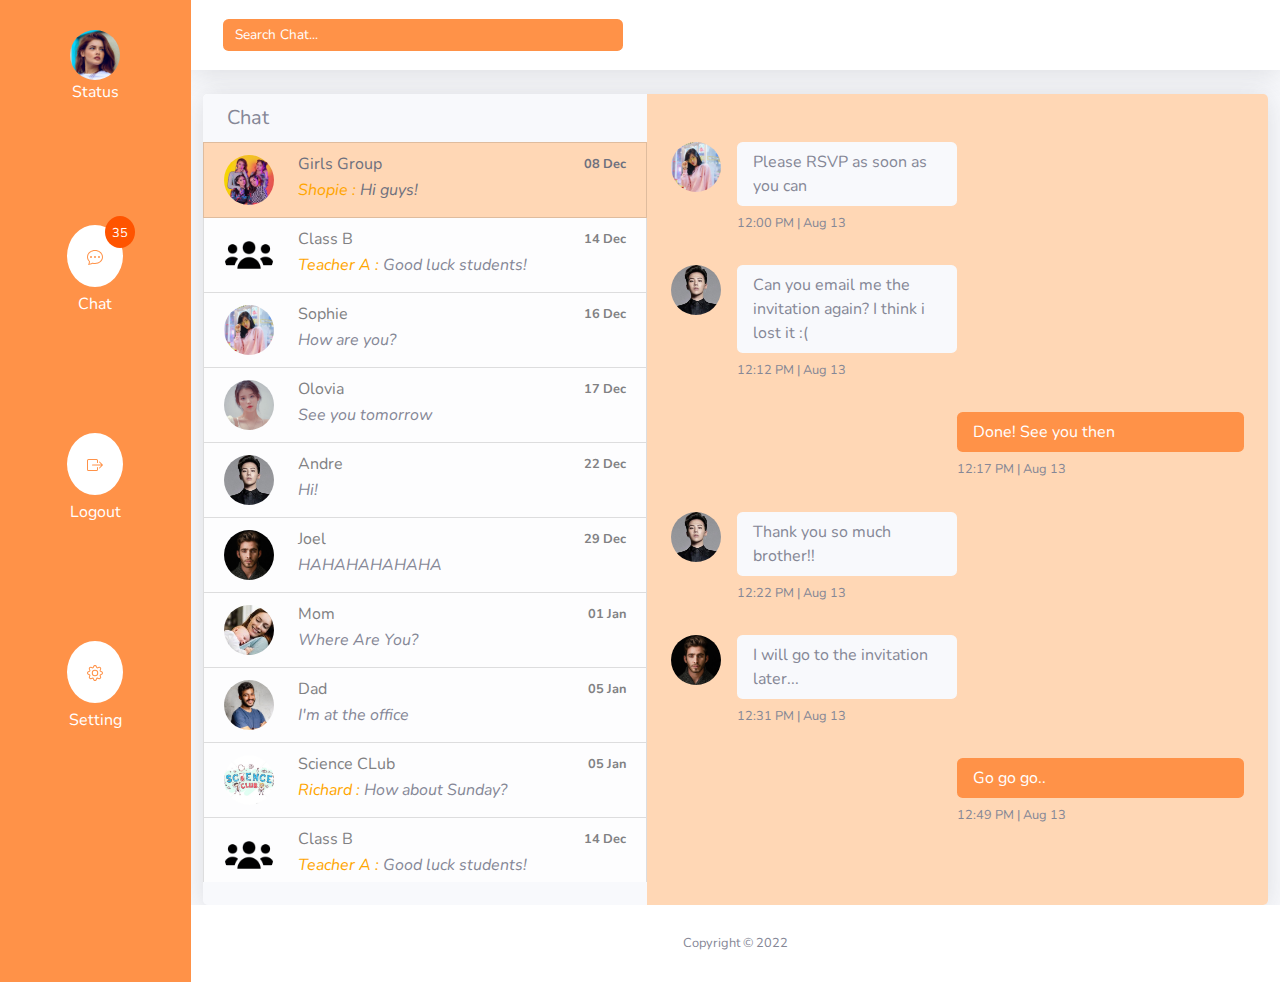
==== UASDESAINWEB/chat.html @ cab4218b "Add files via upload" ====
<!DOCTYPE html>
<html lang="en">

<head>
  <title>Whatsapp</title>
    <meta charset="utf-8">
    <meta http-equiv="X-UA-Compatible" content="IE=edge">
    <meta name="viewport" content="width=device-width, initial-scale=1, shrink-to-fit=no">
    <meta name="description" content="">
    <meta name="author" content="">

    <!-- Custom fonts for this template-->
    <link href="vendor/fontawesome-free/css/all.min.css" rel="stylesheet" type="text/css">
    <link
        href="https://fonts.googleapis.com/css?family=Nunito:200,200i,300,300i,400,400i,600,600i,700,700i,800,800i,900,900i"
        rel="stylesheet">

    <!-- Custom styles for this template-->
    <link href="css/sb-admin-2.min.css" rel="stylesheet">
    <style>
        ::placeholder {
            color: white !important;
        }
    </style>
</head>

<body id="page-top">

    <!-- Page Wrapper -->
    <div id="wrapper">

        <!-- Sidebar -->
        <ul class="navbar-nav sidebar" style="background-color: #FF9248;">

            

            <div style="margin-bottom: 100px;">
      <center>
        <img src="images/profile rachel.jpeg" width="50" style="border-radius: 50%;margin-top: 30px;" alt="">
        <p style="color:white;">Status</p>
      </center>
    </div>

    <div style="margin-bottom: 120px;"onclick="location.href='landingpage.html'"</div>
      <span style="color: white;background-color: #FF5400;padding: 5px 7px;border-radius: 50%;position: relative;left: 105px;"><small>35</small></span>
      <center>
        <span style="background-color: white;border-radius: 50%;padding: 20px;">
          <svg xmlns="http://www.w3.org/2000/svg" width="16" height="16" fill="#FF9248" class="bi bi-chat-dots" viewBox="0 0 16 16">
            <path d="M5 8a1 1 0 1 1-2 0 1 1 0 0 1 2 0zm4 0a1 1 0 1 1-2 0 1 1 0 0 1 2 0zm3 1a1 1 0 1 0 0-2 1 1 0 0 0 0 2z"/>
            <path d="m2.165 15.803.02-.004c1.83-.363 2.948-.842 3.468-1.105A9.06 9.06 0 0 0 8 15c4.418 0 8-3.134 8-7s-3.582-7-8-7-8 3.134-8 7c0 1.76.743 3.37 1.97 4.6a10.437 10.437 0 0 1-.524 2.318l-.003.011a10.722 10.722 0 0 1-.244.637c-.079.186.074.394.273.362a21.673 21.673 0 0 0 .693-.125zm.8-3.108a1 1 0 0 0-.287-.801C1.618 10.83 1 9.468 1 8c0-3.192 3.004-6 7-6s7 2.808 7 6c0 3.193-3.004 6-7 6a8.06 8.06 0 0 1-2.088-.272 1 1 0 0 0-.711.074c-.387.196-1.24.57-2.634.893a10.97 10.97 0 0 0 .398-2z"/>
          </svg>
        </span>
        <br>
        <br>
        <p style="color:white;">Chat</p>
      </center>
    </div>

    <div style="margin-bottom: 120px;">
      <center>
        <span style="background-color: white;border-radius: 50%;padding: 20px;">
          <svg xmlns="http://www.w3.org/2000/svg" width="16" height="16" fill="#FF9248" class="bi bi-box-arrow-right" viewBox="0 0 16 16">
            <path fill-rule="evenodd" d="M10 12.5a.5.5 0 0 1-.5.5h-8a.5.5 0 0 1-.5-.5v-9a.5.5 0 0 1 .5-.5h8a.5.5 0 0 1 .5.5v2a.5.5 0 0 0 1 0v-2A1.5 1.5 0 0 0 9.5 2h-8A1.5 1.5 0 0 0 0 3.5v9A1.5 1.5 0 0 0 1.5 14h8a1.5 1.5 0 0 0 1.5-1.5v-2a.5.5 0 0 0-1 0v2z"/>
            <path fill-rule="evenodd" d="M15.854 8.354a.5.5 0 0 0 0-.708l-3-3a.5.5 0 0 0-.708.708L14.293 7.5H5.5a.5.5 0 0 0 0 1h8.793l-2.147 2.146a.5.5 0 0 0 .708.708l3-3z"/>
          </svg>
        </span>
        <br><br>
        <p style="color:white;">Logout</p>
      </center>
    </div>

    <div style="margin-bottom: 120px;" onclick="location.href='Setting.html'"</div>
      <center>
        <span style="background-color: white;border-radius: 50%;padding: 20px;">
          <svg xmlns="http://www.w3.org/2000/svg" width="16" height="16" fill="#FF9248" class="bi bi-gear" viewBox="0 0 16 16">
          <path d="M8 4.754a3.246 3.246 0 1 0 0 6.492 3.246 3.246 0 0 0 0-6.492zM5.754 8a2.246 2.246 0 1 1 4.492 0 2.246 2.246 0 0 1-4.492 0z"/>
          <path d="M9.796 1.343c-.527-1.79-3.065-1.79-3.592 0l-.094.319a.873.873 0 0 1-1.255.52l-.292-.16c-1.64-.892-3.433.902-2.54 2.541l.159.292a.873.873 0 0 1-.52 1.255l-.319.094c-1.79.527-1.79 3.065 0 3.592l.319.094a.873.873 0 0 1 .52 1.255l-.16.292c-.892 1.64.901 3.434 2.541 2.54l.292-.159a.873.873 0 0 1 1.255.52l.094.319c.527 1.79 3.065 1.79 3.592 0l.094-.319a.873.873 0 0 1 1.255-.52l.292.16c1.64.893 3.434-.902 2.54-2.541l-.159-.292a.873.873 0 0 1 .52-1.255l.319-.094c1.79-.527 1.79-3.065 0-3.592l-.319-.094a.873.873 0 0 1-.52-1.255l.16-.292c.893-1.64-.902-3.433-2.541-2.54l-.292.159a.873.873 0 0 1-1.255-.52l-.094-.319zm-2.633.283c.246-.835 1.428-.835 1.674 0l.094.319a1.873 1.873 0 0 0 2.693 1.115l.291-.16c.764-.415 1.6.42 1.184 1.185l-.159.292a1.873 1.873 0 0 0 1.116 2.692l.318.094c.835.246.835 1.428 0 1.674l-.319.094a1.873 1.873 0 0 0-1.115 2.693l.16.291c.415.764-.42 1.6-1.185 1.184l-.291-.159a1.873 1.873 0 0 0-2.693 1.116l-.094.318c-.246.835-1.428.835-1.674 0l-.094-.319a1.873 1.873 0 0 0-2.692-1.115l-.292.16c-.764.415-1.6-.42-1.184-1.185l.159-.291A1.873 1.873 0 0 0 1.945 8.93l-.319-.094c-.835-.246-.835-1.428 0-1.674l.319-.094A1.873 1.873 0 0 0 3.06 4.377l-.16-.292c-.415-.764.42-1.6 1.185-1.184l.292.159a1.873 1.873 0 0 0 2.692-1.115l.094-.319z"/>
          </svg>
        </span>
        <br><br>
        <p style="color:white;">Setting</p>
      </center>
    </div>
            
        </ul>
        <!-- End of Sidebar -->

        <!-- Content Wrapper -->
        <div id="content-wrapper" class="d-flex flex-column">

            <!-- Main Content -->
            <div id="content">

                <!-- Topbar -->
                <nav class="navbar navbar-expand navbar-light bg-white topbar mb-4 static-top shadow">

                    <!-- Sidebar Toggle (Topbar) -->
                    <button id="sidebarToggleTop" class="btn btn-link d-md-none rounded-circle mr-3">
                        <i class="fa fa-bars"></i>
                    </button>

                    <!-- Topbar Search -->
                    <form
                        class="d-none d-sm-inline-block form-inline mr-auto ml-md-3 my-2 my-md-0 mw-100 navbar-search">
                        <div class="input-group">
                            <input type="text" class="form-control border-0 small" placeholder="Search Chat..."
                                aria-label="Search Chat.." aria-describedby="basic-addon2" style="background-color: #FF9248">
                            <div class="input-group-append">
                                <button class="btn" style="background-color: #FF9248" type="button">
                                    <i class="text-white fas fa-search fa-sm"></i>
                                </button>
                            </div>
                        </div>
                    </form>

                    <!-- Topbar Navbar -->
                    <ul class="navbar-nav ml-auto">

                        <!-- Nav Item - Search Dropdown (Visible Only XS) -->
                        <li class="nav-item dropdown no-arrow d-sm-none">
                            <a class="nav-link dropdown-toggle" href="#" id="searchDropdown" role="button"
                                data-toggle="dropdown" aria-haspopup="true" aria-expanded="false">
                                <i class="fas fa-search fa-fw"></i>
                            </a>
                            <!-- Dropdown - Messages -->
                            <div class="dropdown-menu dropdown-menu-right p-3 shadow animated--grow-in"
                                aria-labelledby="searchDropdown">
                                <form class="form-inline mr-auto w-100 navbar-search">
                                    <div class="input-group">
                                        <input type="text" class="form-control bg-light border-0 small"
                                            placeholder="Search for..." aria-label="Search"
                                            aria-describedby="basic-addon2">
                                        <div class="input-group-append">
                                            <button class="btn btn-primary" type="button">
                                                <i class="fas fa-search fa-sm"></i>
                                            </button>
                                        </div>
                                    </div>
                                </form>
                            </div>
                        </li>


                    </ul>

                </nav>
                <!-- End of Topbar -->

             

                        <div class="container">

  <div class="row rounded-lg overflow-hidden shadow">
    <!-- Users box-->
    <div class="col-5 px-0">
      <div class="bg-white">

        <div class="bg-gray px-4 py-2 bg-light">
          <p class="h5 mb-0 py-1">Chat</p>
        </div>

        <div class="messages-box">
          <div class="list-group rounded-0" style="max-height: 740px;overflow: scroll;">
            <a class="list-group-item list-group-item-action text-black rounded-0 " style="background-color: #FFD7B5">
              <div class="media"><img src="images/girls.jpg" alt="user" width="50" class="rounded-circle">
                <div class="media-body ml-4">
                  <div class="d-flex align-items-center justify-content-between mb-1">
                    <h6 class="mb-0">Girls Group</h6><small class="small font-weight-bold">08 Dec</small>
                  </div>
                  <p class="font-italic mb-0 text-small"><span class="fw-bold" style="color: orange;">Shopie :</span> Hi guys!</p>
                </div>
              </div>
            </a>

            <a href="#" class="list-group-item list-group-item-action list-group-item-light rounded-0">
              <div class="media"><img src="images/class b.png" alt="user" width="50" class="rounded-circle">
                <div class="media-body ml-4">
                  <div class="d-flex align-items-center justify-content-between mb-1">
                    <h6 class="mb-0">Class B</h6><small class="small font-weight-bold">14 Dec</small>
                  </div>
                  <p class="font-italic text-muted mb-0 text-small">
                    <span class="fw-bold" style="color: orange;">Teacher A :</span> Good luck students!
                  </p>
                </div>
              </div>
            </a>

            <a href="#" class="list-group-item list-group-item-action list-group-item-light rounded-0">
              <div class="media"><img src="images/sophie.jpeg" alt="user" width="50" class="rounded-circle">
                <div class="media-body ml-4">
                  <div class="d-flex align-items-center justify-content-between mb-1">
                    <h6 class="mb-0">Sophie</h6><small class="small font-weight-bold">16 Dec</small>
                  </div>
                  <p class="font-italic text-muted mb-0 text-small">
                    How are you?
                  </p>
                </div>
              </div>
            </a>

            <a href="#" class="list-group-item list-group-item-action list-group-item-light rounded-0">
              <div class="media"><img src="images/olivia.jpeg" alt="user" width="50" class="rounded-circle">
                <div class="media-body ml-4">
                  <div class="d-flex align-items-center justify-content-between mb-1">
                    <h6 class="mb-0">Olovia</h6><small class="small font-weight-bold">17 Dec</small>
                  </div>
                  <p class="font-italic text-muted mb-0 text-small">
                    See you tomorrow
                  </p>
                </div>
              </div>
            </a>

            <a href="#" class="list-group-item list-group-item-action list-group-item-light rounded-0">
              <div class="media"><img src="images/andre.jpeg" alt="user" width="50" class="rounded-circle">
                <div class="media-body ml-4">
                  <div class="d-flex align-items-center justify-content-between mb-1">
                    <h6 class="mb-0">Andre</h6><small class="small font-weight-bold">22 Dec</small>
                  </div>
                  <p class="font-italic text-muted mb-0 text-small">
                    Hi!
                  </p>
                </div>
              </div>
            </a>

            <a href="#" class="list-group-item list-group-item-action list-group-item-light rounded-0">
              <div class="media"><img src="images/joel.jpeg" alt="user" width="50" class="rounded-circle">
                <div class="media-body ml-4">
                  <div class="d-flex align-items-center justify-content-between mb-1">
                    <h6 class="mb-0">Joel</h6><small class="small font-weight-bold">29 Dec</small>
                  </div>
                  <p class="font-italic text-muted mb-0 text-small">
                    HAHAHAHAHAHA
                  </p>
                </div>
              </div>
            </a>

            <a href="#" class="list-group-item list-group-item-action list-group-item-light rounded-0">
              <div class="media"><img src="images/mom.jpeg" alt="user" width="50" class="rounded-circle">
                <div class="media-body ml-4">
                  <div class="d-flex align-items-center justify-content-between mb-1">
                    <h6 class="mb-0">Mom</h6><small class="small font-weight-bold">01 Jan</small>
                  </div>
                  <p class="font-italic text-muted mb-0 text-small">
                    Where Are You?
                  </p>
                </div>
              </div>
            </a>

            <a href="#" class="list-group-item list-group-item-action list-group-item-light rounded-0">
              <div class="media"><img src="images/dad.jpeg" alt="user" width="50" class="rounded-circle">
                <div class="media-body ml-4">
                  <div class="d-flex align-items-center justify-content-between mb-1">
                    <h6 class="mb-0">Dad</h6><small class="small font-weight-bold">05 Jan</small>
                  </div>
                  <p class="font-italic text-muted mb-0 text-small">
                    I'm at the office
                  </p>
                </div>
              </div>
            </a>

            <a href="#" class="list-group-item list-group-item-action list-group-item-light rounded-0">
              <div class="media"><img src="images/science club.jpeg" alt="user" width="50" class="rounded-circle">
                <div class="media-body ml-4">
                  <div class="d-flex align-items-center justify-content-between mb-1">
                    <h6 class="mb-0">Science CLub</h6><small class="small font-weight-bold">05 Jan</small>
                  </div>
                  <p class="font-italic text-muted mb-0 text-small">
                    <span class="fw-bold" style="color: orange;">Richard :</span> How about Sunday?
                  </p>
                </div>
              </div>
            </a>

            <a href="#" class="list-group-item list-group-item-action list-group-item-light rounded-0">
              <div class="media"><img src="images/class b.png" alt="user" width="50" class="rounded-circle">
                <div class="media-body ml-4">
                  <div class="d-flex align-items-center justify-content-between mb-1">
                    <h6 class="mb-0">Class B</h6><small class="small font-weight-bold">14 Dec</small>
                  </div>
                  <p class="font-italic text-muted mb-0 text-small">
                    <span class="fw-bold" style="color: orange;">Teacher A :</span> Good luck students!
                  </p>
                </div>
              </div>
            </a>

          </div>
        </div>
      </div>
    </div>
    <!-- Chat Box-->
    <div class="col-7 px-0">
      <div class="px-4 py-5 chat-box" style="background-color: #FFD7B5">
        <!-- Sender Message-->
        <div class="media w-50 mb-3"><img src="images/sophie.jpeg" alt="user" width="50" class="rounded-circle">
          <div class="media-body ml-3">
            <div class="bg-light rounded py-2 px-3 mb-2">
              <p class="text-small mb-0 text-muted">
                Please RSVP as soon as you can
              </p>
            </div>
            <p class="small text-muted">12:00 PM | Aug 13</p>
          </div>
        </div>

        
        <!-- Sender Message-->
        <div class="media w-50 mb-3"><img src="images/andre.jpeg" alt="user" width="50" class="rounded-circle">
          <div class="media-body ml-3">
            <div class="bg-light rounded py-2 px-3 mb-2">
              <p class="text-small mb-0 text-muted">Can you email me the invitation again? I think i lost it :(</p>
            </div>
            <p class="small text-muted">12:12 PM | Aug 13</p>
          </div>
        </div>

        <!-- Reciever Message-->
        <div class="media w-50 ml-auto mb-3">
          <div class="media-body">
            <div style="background-color: #FF9248;" class="rounded py-2 px-3 mb-2">
              <p class="text-small mb-0 text-white">Done! See you then</p>
            </div>
            <p class="small text-muted">12:17 PM | Aug 13</p>
          </div>
        </div>


        <!-- Sender Message-->
        <div class="media w-50 mb-3"><img src="images/andre.jpeg" alt="user" width="50" class="rounded-circle">
          <div class="media-body ml-3">
            <div class="bg-light rounded py-2 px-3 mb-2">
              <p class="text-small mb-0 text-muted">Thank you so much brother!!</p>
            </div>
            <p class="small text-muted">12:22 PM | Aug 13</p>
          </div>
        </div>

        <!-- Sender Message-->
        <div class="media w-50 mb-3"><img src="images/joel.jpeg" alt="user" width="50" class="rounded-circle">
          <div class="media-body ml-3">
            <div class="bg-light rounded py-2 px-3 mb-2">
              <p class="text-small mb-0 text-muted">I will go to the invitation later...</p>
            </div>
            <p class="small text-muted">12:31 PM | Aug 13</p>
          </div>
        </div>

        <!-- Reciever Message-->
        <div class="media w-50 ml-auto mb-3">
          <div class="media-body">
            <div style="background-color: #FF9248;" class="rounded py-2 px-3 mb-2">
              <p class="text-small mb-0 text-white">Go go go..</p>
            </div>
            <p class="small text-muted">12:49 PM | Aug 13</p>
          </div>
        </div>

      </div>

    </div>
  </div>
</div>
                        


            </div>
            <!-- End of Main Content -->

            <!-- Footer -->
            <footer class="sticky-footer bg-white">
                <div class="container my-auto">
                    <div class="copyright text-center my-auto">
                        <span>Copyright &copy; 2022</span>
                    </div>
                </div>
            </footer>
            <!-- End of Footer -->

        </div>
        <!-- End of Content Wrapper -->

    </div>
    <!-- End of Page Wrapper -->

    <!-- Scroll to Top Button-->
    <a class="scroll-to-top rounded" href="#page-top">
        <i class="fas fa-angle-up"></i>
    </a>

    

    <!-- Bootstrap core JavaScript-->
    <script src="vendor/jquery/jquery.min.js"></script>
    <script src="vendor/bootstrap/js/bootstrap.bundle.min.js"></script>

    <!-- Core plugin JavaScript-->
    <script src="vendor/jquery-easing/jquery.easing.min.js"></script>

    <!-- Custom scripts for all pages-->
    <script src="js/sb-admin-2.min.js"></script>

    <!-- Page level plugins -->
    <script src="vendor/chart.js/Chart.min.js"></script>

    <!-- Page level custom scripts -->
    <script src="js/demo/chart-area-demo.js"></script>
    <script src="js/demo/chart-pie-demo.js"></script>

</body>

</html>
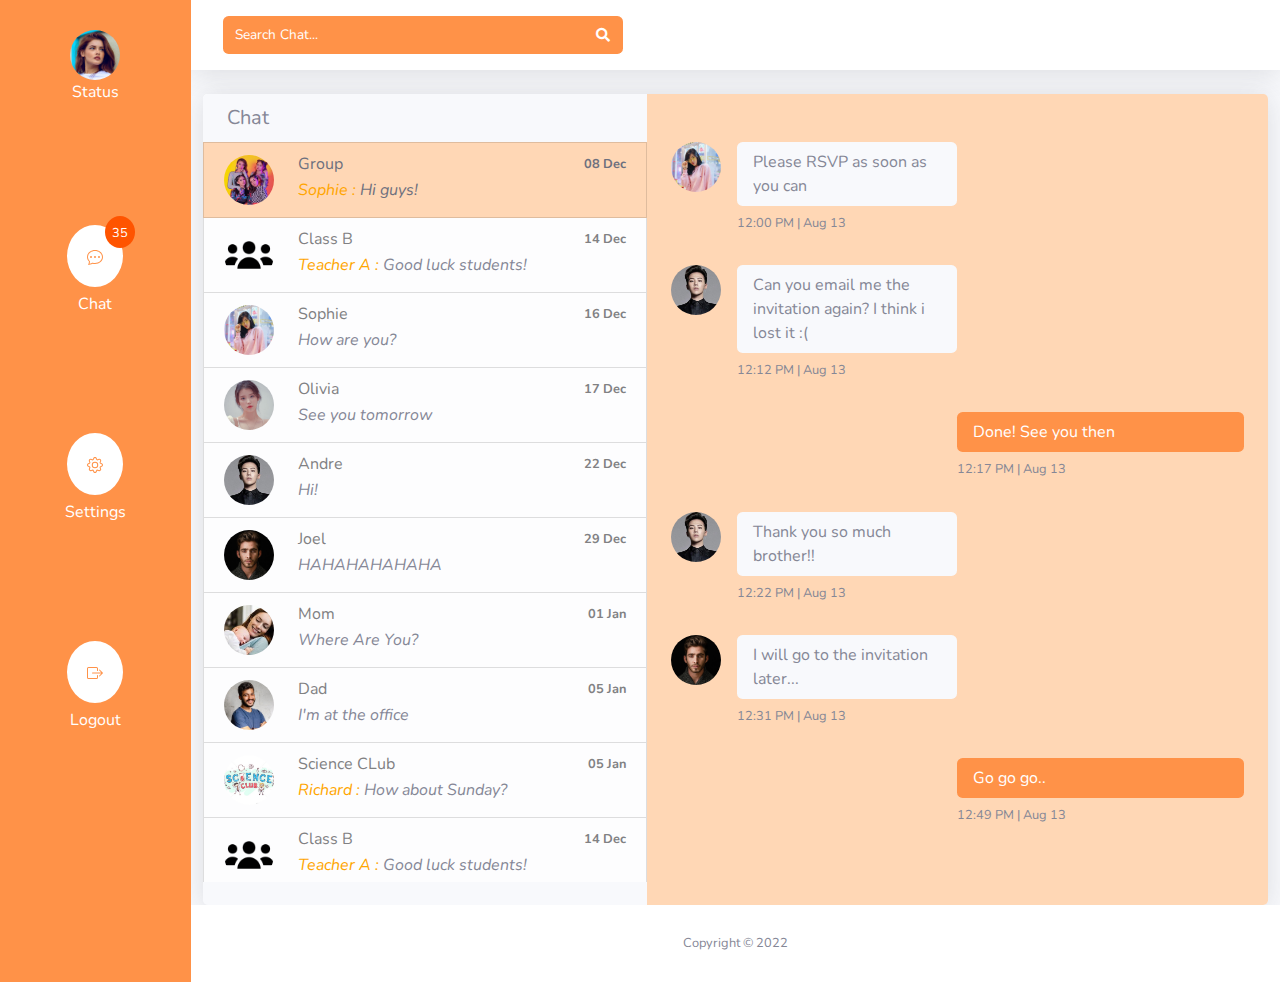
==== commit 2c6d3803: "Add files via upload" ====
--- a/UASDESAINWEB/chat.html
+++ b/UASDESAINWEB/chat.html
@@ -56,6 +56,19 @@
       </center>
     </div>
 
+    <div style="margin-bottom: 120px;" onclick="location.href='setting.html'"</div>
+      <center>
+        <span style="background-color: white;border-radius: 50%;padding: 20px;">
+          <svg xmlns="http://www.w3.org/2000/svg" width="16" height="16" fill="#FF9248" class="bi bi-gear" viewBox="0 0 16 16">
+          <path d="M8 4.754a3.246 3.246 0 1 0 0 6.492 3.246 3.246 0 0 0 0-6.492zM5.754 8a2.246 2.246 0 1 1 4.492 0 2.246 2.246 0 0 1-4.492 0z"/>
+          <path d="M9.796 1.343c-.527-1.79-3.065-1.79-3.592 0l-.094.319a.873.873 0 0 1-1.255.52l-.292-.16c-1.64-.892-3.433.902-2.54 2.541l.159.292a.873.873 0 0 1-.52 1.255l-.319.094c-1.79.527-1.79 3.065 0 3.592l.319.094a.873.873 0 0 1 .52 1.255l-.16.292c-.892 1.64.901 3.434 2.541 2.54l.292-.159a.873.873 0 0 1 1.255.52l.094.319c.527 1.79 3.065 1.79 3.592 0l.094-.319a.873.873 0 0 1 1.255-.52l.292.16c1.64.893 3.434-.902 2.54-2.541l-.159-.292a.873.873 0 0 1 .52-1.255l.319-.094c1.79-.527 1.79-3.065 0-3.592l-.319-.094a.873.873 0 0 1-.52-1.255l.16-.292c.893-1.64-.902-3.433-2.541-2.54l-.292.159a.873.873 0 0 1-1.255-.52l-.094-.319zm-2.633.283c.246-.835 1.428-.835 1.674 0l.094.319a1.873 1.873 0 0 0 2.693 1.115l.291-.16c.764-.415 1.6.42 1.184 1.185l-.159.292a1.873 1.873 0 0 0 1.116 2.692l.318.094c.835.246.835 1.428 0 1.674l-.319.094a1.873 1.873 0 0 0-1.115 2.693l.16.291c.415.764-.42 1.6-1.185 1.184l-.291-.159a1.873 1.873 0 0 0-2.693 1.116l-.094.318c-.246.835-1.428.835-1.674 0l-.094-.319a1.873 1.873 0 0 0-2.692-1.115l-.292.16c-.764.415-1.6-.42-1.184-1.185l.159-.291A1.873 1.873 0 0 0 1.945 8.93l-.319-.094c-.835-.246-.835-1.428 0-1.674l.319-.094A1.873 1.873 0 0 0 3.06 4.377l-.16-.292c-.415-.764.42-1.6 1.185-1.184l.292.159a1.873 1.873 0 0 0 2.692-1.115l.094-.319z"/>
+          </svg>
+        </span>
+        <br><br>
+        <p style="color:white;">Settings</p>
+      </center>
+    </div>
+
     <div style="margin-bottom: 120px;">
       <center>
         <span style="background-color: white;border-radius: 50%;padding: 20px;">
@@ -69,18 +82,7 @@
       </center>
     </div>
 
-    <div style="margin-bottom: 120px;" onclick="location.href='Setting.html'"</div>
-      <center>
-        <span style="background-color: white;border-radius: 50%;padding: 20px;">
-          <svg xmlns="http://www.w3.org/2000/svg" width="16" height="16" fill="#FF9248" class="bi bi-gear" viewBox="0 0 16 16">
-          <path d="M8 4.754a3.246 3.246 0 1 0 0 6.492 3.246 3.246 0 0 0 0-6.492zM5.754 8a2.246 2.246 0 1 1 4.492 0 2.246 2.246 0 0 1-4.492 0z"/>
-          <path d="M9.796 1.343c-.527-1.79-3.065-1.79-3.592 0l-.094.319a.873.873 0 0 1-1.255.52l-.292-.16c-1.64-.892-3.433.902-2.54 2.541l.159.292a.873.873 0 0 1-.52 1.255l-.319.094c-1.79.527-1.79 3.065 0 3.592l.319.094a.873.873 0 0 1 .52 1.255l-.16.292c-.892 1.64.901 3.434 2.541 2.54l.292-.159a.873.873 0 0 1 1.255.52l.094.319c.527 1.79 3.065 1.79 3.592 0l.094-.319a.873.873 0 0 1 1.255-.52l.292.16c1.64.893 3.434-.902 2.54-2.541l-.159-.292a.873.873 0 0 1 .52-1.255l.319-.094c1.79-.527 1.79-3.065 0-3.592l-.319-.094a.873.873 0 0 1-.52-1.255l.16-.292c.893-1.64-.902-3.433-2.541-2.54l-.292.159a.873.873 0 0 1-1.255-.52l-.094-.319zm-2.633.283c.246-.835 1.428-.835 1.674 0l.094.319a1.873 1.873 0 0 0 2.693 1.115l.291-.16c.764-.415 1.6.42 1.184 1.185l-.159.292a1.873 1.873 0 0 0 1.116 2.692l.318.094c.835.246.835 1.428 0 1.674l-.319.094a1.873 1.873 0 0 0-1.115 2.693l.16.291c.415.764-.42 1.6-1.185 1.184l-.291-.159a1.873 1.873 0 0 0-2.693 1.116l-.094.318c-.246.835-1.428.835-1.674 0l-.094-.319a1.873 1.873 0 0 0-2.692-1.115l-.292.16c-.764.415-1.6-.42-1.184-1.185l.159-.291A1.873 1.873 0 0 0 1.945 8.93l-.319-.094c-.835-.246-.835-1.428 0-1.674l.319-.094A1.873 1.873 0 0 0 3.06 4.377l-.16-.292c-.415-.764.42-1.6 1.185-1.184l.292.159a1.873 1.873 0 0 0 2.692-1.115l.094-.319z"/>
-          </svg>
-        </span>
-        <br><br>
-        <p style="color:white;">Setting</p>
-      </center>
-    </div>
+   
             
         </ul>
         <!-- End of Sidebar -->
@@ -165,9 +167,9 @@
               <div class="media"><img src="images/girls.jpg" alt="user" width="50" class="rounded-circle">
                 <div class="media-body ml-4">
                   <div class="d-flex align-items-center justify-content-between mb-1">
-                    <h6 class="mb-0">Girls Group</h6><small class="small font-weight-bold">08 Dec</small>
-                  </div>
-                  <p class="font-italic mb-0 text-small"><span class="fw-bold" style="color: orange;">Shopie :</span> Hi guys!</p>
+                    <h6 class="mb-0">Group</h6><small class="small font-weight-bold">08 Dec</small>
+                  </div>
+                  <p class="font-italic mb-0 text-small"><span class="fw-bold" style="color: orange;">Sophie :</span> Hi guys!</p>
                 </div>
               </div>
             </a>
@@ -202,7 +204,7 @@
               <div class="media"><img src="images/olivia.jpeg" alt="user" width="50" class="rounded-circle">
                 <div class="media-body ml-4">
                   <div class="d-flex align-items-center justify-content-between mb-1">
-                    <h6 class="mb-0">Olovia</h6><small class="small font-weight-bold">17 Dec</small>
+                    <h6 class="mb-0">Olivia</h6><small class="small font-weight-bold">17 Dec</small>
                   </div>
                   <p class="font-italic text-muted mb-0 text-small">
                     See you tomorrow
--- a/UASDESAINWEB/vendor/fontawesome-free/css/all.min.css
+++ b/UASDESAINWEB/vendor/fontawesome-free/css/all.min.css
@@ -0,0 +1,5 @@
+/*!
+ * Font Awesome Free 5.15.3 by @fontawesome - https://fontawesome.com
+ * License - https://fontawesome.com/license/free (Icons: CC BY 4.0, Fonts: SIL OFL 1.1, Code: MIT License)
+ */
+.fa,.fab,.fad,.fal,.far,.fas{-moz-osx-font-smoothing:grayscale;-webkit-font-smoothing:antialiased;display:inline-block;font-style:normal;font-variant:normal;text-rendering:auto;line-height:1}.fa-lg{font-size:1.33333em;line-height:.75em;vertical-align:-.0667em}.fa-xs{font-size:.75em}.fa-sm{font-size:.875em}.fa-1x{font-size:1em}.fa-2x{font-size:2em}.fa-3x{font-size:3em}.fa-4x{font-size:4em}.fa-5x{font-size:5em}.fa-6x{font-size:6em}.fa-7x{font-size:7em}.fa-8x{font-size:8em}.fa-9x{font-size:9em}.fa-10x{font-size:10em}.fa-fw{text-align:center;width:1.25em}.fa-ul{list-style-type:none;margin-left:2.5em;padding-left:0}.fa-ul>li{position:relative}.fa-li{left:-2em;position:absolute;text-align:center;width:2em;line-height:inherit}.fa-border{border:.08em solid #eee;border-radius:.1em;padding:.2em .25em .15em}.fa-pull-left{float:left}.fa-pull-right{float:right}.fa.fa-pull-left,.fab.fa-pull-left,.fal.fa-pull-left,.far.fa-pull-left,.fas.fa-pull-left{margin-right:.3em}.fa.fa-pull-right,.fab.fa-pull-right,.fal.fa-pull-right,.far.fa-pull-right,.fas.fa-pull-right{margin-left:.3em}.fa-spin{-webkit-animation:fa-spin 2s linear infinite;animation:fa-spin 2s linear infinite}.fa-pulse{-webkit-animation:fa-spin 1s steps(8) infinite;animation:fa-spin 1s steps(8) infinite}@-webkit-keyframes fa-spin{0%{-webkit-transform:rotate(0deg);transform:rotate(0deg)}to{-webkit-transform:rotate(1turn);transform:rotate(1turn)}}@keyframes fa-spin{0%{-webkit-transform:rotate(0deg);transform:rotate(0deg)}to{-webkit-transform:rotate(1turn);transform:rotate(1turn)}}.fa-rotate-90{-ms-filter:"progid:DXImageTransform.Microsoft.BasicImage(rotation=1)";-webkit-transform:rotate(90deg);transform:rotate(90deg)}.fa-rotate-180{-ms-filter:"progid:DXImageTransform.Microsoft.BasicImage(rotation=2)";-webkit-transform:rotate(180deg);transform:rotate(180deg)}.fa-rotate-270{-ms-filter:"progid:DXImageTransform.Microsoft.BasicImage(rotation=3)";-webkit-transform:rotate(270deg);transform:rotate(270deg)}.fa-flip-horizontal{-ms-filter:"progid:DXImageTransform.Microsoft.BasicImage(rotation=0, mirror=1)";-webkit-transform:scaleX(-1);transform:scaleX(-1)}.fa-flip-vertical{-webkit-transform:scaleY(-1);transform:scaleY(-1)}.fa-flip-both,.fa-flip-horizontal.fa-flip-vertical,.fa-flip-vertical{-ms-filter:"progid:DXImageTransform.Microsoft.BasicImage(rotation=2, mirror=1)"}.fa-flip-both,.fa-flip-horizontal.fa-flip-vertical{-webkit-transform:scale(-1);transform:scale(-1)}:root .fa-flip-both,:root .fa-flip-horizontal,:root .fa-flip-vertical,:root .fa-rotate-90,:root .fa-rotate-180,:root .fa-rotate-270{-webkit-filter:none;filter:none}.fa-stack{display:inline-block;height:2em;line-height:2em;position:relative;vertical-align:middle;width:2.5em}.fa-stack-1x,.fa-stack-2x{left:0;position:absolute;text-align:center;width:100%}.fa-stack-1x{line-height:inherit}.fa-stack-2x{font-size:2em}.fa-inverse{color:#fff}.fa-500px:before{content:"\f26e"}.fa-accessible-icon:before{content:"\f368"}.fa-accusoft:before{content:"\f369"}.fa-acquisitions-incorporated:before{content:"\f6af"}.fa-ad:before{content:"\f641"}.fa-address-book:before{content:"\f2b9"}.fa-address-card:before{content:"\f2bb"}.fa-adjust:before{content:"\f042"}.fa-adn:before{content:"\f170"}.fa-adversal:before{content:"\f36a"}.fa-affiliatetheme:before{content:"\f36b"}.fa-air-freshener:before{content:"\f5d0"}.fa-airbnb:before{content:"\f834"}.fa-algolia:before{content:"\f36c"}.fa-align-center:before{content:"\f037"}.fa-align-justify:before{content:"\f039"}.fa-align-left:before{content:"\f036"}.fa-align-right:before{content:"\f038"}.fa-alipay:before{content:"\f642"}.fa-allergies:before{content:"\f461"}.fa-amazon:before{content:"\f270"}.fa-amazon-pay:before{content:"\f42c"}.fa-ambulance:before{content:"\f0f9"}.fa-american-sign-language-interpreting:before{content:"\f2a3"}.fa-amilia:before{content:"\f36d"}.fa-anchor:before{content:"\f13d"}.fa-android:before{content:"\f17b"}.fa-angellist:before{content:"\f209"}.fa-angle-double-down:before{content:"\f103"}.fa-angle-double-left:before{content:"\f100"}.fa-angle-double-right:before{content:"\f101"}.fa-angle-double-up:before{content:"\f102"}.fa-angle-down:before{content:"\f107"}.fa-angle-left:before{content:"\f104"}.fa-angle-right:before{content:"\f105"}.fa-angle-up:before{content:"\f106"}.fa-angry:before{content:"\f556"}.fa-angrycreative:before{content:"\f36e"}.fa-angular:before{content:"\f420"}.fa-ankh:before{content:"\f644"}.fa-app-store:before{content:"\f36f"}.fa-app-store-ios:before{content:"\f370"}.fa-apper:before{content:"\f371"}.fa-apple:before{content:"\f179"}.fa-apple-alt:before{content:"\f5d1"}.fa-apple-pay:before{content:"\f415"}.fa-archive:before{content:"\f187"}.fa-archway:before{content:"\f557"}.fa-arrow-alt-circle-down:before{content:"\f358"}.fa-arrow-alt-circle-left:before{content:"\f359"}.fa-arrow-alt-circle-right:before{content:"\f35a"}.fa-arrow-alt-circle-up:before{content:"\f35b"}.fa-arrow-circle-down:before{content:"\f0ab"}.fa-arrow-circle-left:before{content:"\f0a8"}.fa-arrow-circle-right:before{content:"\f0a9"}.fa-arrow-circle-up:before{content:"\f0aa"}.fa-arrow-down:before{content:"\f063"}.fa-arrow-left:before{content:"\f060"}.fa-arrow-right:before{content:"\f061"}.fa-arrow-up:before{content:"\f062"}.fa-arrows-alt:before{content:"\f0b2"}.fa-arrows-alt-h:before{content:"\f337"}.fa-arrows-alt-v:before{content:"\f338"}.fa-artstation:before{content:"\f77a"}.fa-assistive-listening-systems:before{content:"\f2a2"}.fa-asterisk:before{content:"\f069"}.fa-asymmetrik:before{content:"\f372"}.fa-at:before{content:"\f1fa"}.fa-atlas:before{content:"\f558"}.fa-atlassian:before{content:"\f77b"}.fa-atom:before{content:"\f5d2"}.fa-audible:before{content:"\f373"}.fa-audio-description:before{content:"\f29e"}.fa-autoprefixer:before{content:"\f41c"}.fa-avianex:before{content:"\f374"}.fa-aviato:before{content:"\f421"}.fa-award:before{content:"\f559"}.fa-aws:before{content:"\f375"}.fa-baby:before{content:"\f77c"}.fa-baby-carriage:before{content:"\f77d"}.fa-backspace:before{content:"\f55a"}.fa-backward:before{content:"\f04a"}.fa-bacon:before{content:"\f7e5"}.fa-bacteria:before{content:"\e059"}.fa-bacterium:before{content:"\e05a"}.fa-bahai:before{content:"\f666"}.fa-balance-scale:before{content:"\f24e"}.fa-balance-scale-left:before{content:"\f515"}.fa-balance-scale-right:before{content:"\f516"}.fa-ban:before{content:"\f05e"}.fa-band-aid:before{content:"\f462"}.fa-bandcamp:before{content:"\f2d5"}.fa-barcode:before{content:"\f02a"}.fa-bars:before{content:"\f0c9"}.fa-baseball-ball:before{content:"\f433"}.fa-basketball-ball:before{content:"\f434"}.fa-bath:before{content:"\f2cd"}.fa-battery-empty:before{content:"\f244"}.fa-battery-full:before{content:"\f240"}.fa-battery-half:before{content:"\f242"}.fa-battery-quarter:before{content:"\f243"}.fa-battery-three-quarters:before{content:"\f241"}.fa-battle-net:before{content:"\f835"}.fa-bed:before{content:"\f236"}.fa-beer:before{content:"\f0fc"}.fa-behance:before{content:"\f1b4"}.fa-behance-square:before{content:"\f1b5"}.fa-bell:before{content:"\f0f3"}.fa-bell-slash:before{content:"\f1f6"}.fa-bezier-curve:before{content:"\f55b"}.fa-bible:before{content:"\f647"}.fa-bicycle:before{content:"\f206"}.fa-biking:before{content:"\f84a"}.fa-bimobject:before{content:"\f378"}.fa-binoculars:before{content:"\f1e5"}.fa-biohazard:before{content:"\f780"}.fa-birthday-cake:before{content:"\f1fd"}.fa-bitbucket:before{content:"\f171"}.fa-bitcoin:before{content:"\f379"}.fa-bity:before{content:"\f37a"}.fa-black-tie:before{content:"\f27e"}.fa-blackberry:before{content:"\f37b"}.fa-blender:before{content:"\f517"}.fa-blender-phone:before{content:"\f6b6"}.fa-blind:before{content:"\f29d"}.fa-blog:before{content:"\f781"}.fa-blogger:before{content:"\f37c"}.fa-blogger-b:before{content:"\f37d"}.fa-bluetooth:before{content:"\f293"}.fa-bluetooth-b:before{content:"\f294"}.fa-bold:before{content:"\f032"}.fa-bolt:before{content:"\f0e7"}.fa-bomb:before{content:"\f1e2"}.fa-bone:before{content:"\f5d7"}.fa-bong:before{content:"\f55c"}.fa-book:before{content:"\f02d"}.fa-book-dead:before{content:"\f6b7"}.fa-book-medical:before{content:"\f7e6"}.fa-book-open:before{content:"\f518"}.fa-book-reader:before{content:"\f5da"}.fa-bookmark:before{content:"\f02e"}.fa-bootstrap:before{content:"\f836"}.fa-border-all:before{content:"\f84c"}.fa-border-none:before{content:"\f850"}.fa-border-style:before{content:"\f853"}.fa-bowling-ball:before{content:"\f436"}.fa-box:before{content:"\f466"}.fa-box-open:before{content:"\f49e"}.fa-box-tissue:before{content:"\e05b"}.fa-boxes:before{content:"\f468"}.fa-braille:before{content:"\f2a1"}.fa-brain:before{content:"\f5dc"}.fa-bread-slice:before{content:"\f7ec"}.fa-briefcase:before{content:"\f0b1"}.fa-briefcase-medical:before{content:"\f469"}.fa-broadcast-tower:before{content:"\f519"}.fa-broom:before{content:"\f51a"}.fa-brush:before{content:"\f55d"}.fa-btc:before{content:"\f15a"}.fa-buffer:before{content:"\f837"}.fa-bug:before{content:"\f188"}.fa-building:before{content:"\f1ad"}.fa-bullhorn:before{content:"\f0a1"}.fa-bullseye:before{content:"\f140"}.fa-burn:before{content:"\f46a"}.fa-buromobelexperte:before{content:"\f37f"}.fa-bus:before{content:"\f207"}.fa-bus-alt:before{content:"\f55e"}.fa-business-time:before{content:"\f64a"}.fa-buy-n-large:before{content:"\f8a6"}.fa-buysellads:before{content:"\f20d"}.fa-calculator:before{content:"\f1ec"}.fa-calendar:before{content:"\f133"}.fa-calendar-alt:before{content:"\f073"}.fa-calendar-check:before{content:"\f274"}.fa-calendar-day:before{content:"\f783"}.fa-calendar-minus:before{content:"\f272"}.fa-calendar-plus:before{content:"\f271"}.fa-calendar-times:before{content:"\f273"}.fa-calendar-week:before{content:"\f784"}.fa-camera:before{content:"\f030"}.fa-camera-retro:before{content:"\f083"}.fa-campground:before{content:"\f6bb"}.fa-canadian-maple-leaf:before{content:"\f785"}.fa-candy-cane:before{content:"\f786"}.fa-cannabis:before{content:"\f55f"}.fa-capsules:before{content:"\f46b"}.fa-car:before{content:"\f1b9"}.fa-car-alt:before{content:"\f5de"}.fa-car-battery:before{content:"\f5df"}.fa-car-crash:before{content:"\f5e1"}.fa-car-side:before{content:"\f5e4"}.fa-caravan:before{content:"\f8ff"}.fa-caret-down:before{content:"\f0d7"}.fa-caret-left:before{content:"\f0d9"}.fa-caret-right:before{content:"\f0da"}.fa-caret-square-down:before{content:"\f150"}.fa-caret-square-left:before{content:"\f191"}.fa-caret-square-right:before{content:"\f152"}.fa-caret-square-up:before{content:"\f151"}.fa-caret-up:before{content:"\f0d8"}.fa-carrot:before{content:"\f787"}.fa-cart-arrow-down:before{content:"\f218"}.fa-cart-plus:before{content:"\f217"}.fa-cash-register:before{content:"\f788"}.fa-cat:before{content:"\f6be"}.fa-cc-amazon-pay:before{content:"\f42d"}.fa-cc-amex:before{content:"\f1f3"}.fa-cc-apple-pay:before{content:"\f416"}.fa-cc-diners-club:before{content:"\f24c"}.fa-cc-discover:before{content:"\f1f2"}.fa-cc-jcb:before{content:"\f24b"}.fa-cc-mastercard:before{content:"\f1f1"}.fa-cc-paypal:before{content:"\f1f4"}.fa-cc-stripe:before{content:"\f1f5"}.fa-cc-visa:before{content:"\f1f0"}.fa-centercode:before{content:"\f380"}.fa-centos:before{content:"\f789"}.fa-certificate:before{content:"\f0a3"}.fa-chair:before{content:"\f6c0"}.fa-chalkboard:before{content:"\f51b"}.fa-chalkboard-teacher:before{content:"\f51c"}.fa-charging-station:before{content:"\f5e7"}.fa-chart-area:before{content:"\f1fe"}.fa-chart-bar:before{content:"\f080"}.fa-chart-line:before{content:"\f201"}.fa-chart-pie:before{content:"\f200"}.fa-check:before{content:"\f00c"}.fa-check-circle:before{content:"\f058"}.fa-check-double:before{content:"\f560"}.fa-check-square:before{content:"\f14a"}.fa-cheese:before{content:"\f7ef"}.fa-chess:before{content:"\f439"}.fa-chess-bishop:before{content:"\f43a"}.fa-chess-board:before{content:"\f43c"}.fa-chess-king:before{content:"\f43f"}.fa-chess-knight:before{content:"\f441"}.fa-chess-pawn:before{content:"\f443"}.fa-chess-queen:before{content:"\f445"}.fa-chess-rook:before{content:"\f447"}.fa-chevron-circle-down:before{content:"\f13a"}.fa-chevron-circle-left:before{content:"\f137"}.fa-chevron-circle-right:before{content:"\f138"}.fa-chevron-circle-up:before{content:"\f139"}.fa-chevron-down:before{content:"\f078"}.fa-chevron-left:before{content:"\f053"}.fa-chevron-right:before{content:"\f054"}.fa-chevron-up:before{content:"\f077"}.fa-child:before{content:"\f1ae"}.fa-chrome:before{content:"\f268"}.fa-chromecast:before{content:"\f838"}.fa-church:before{content:"\f51d"}.fa-circle:before{content:"\f111"}.fa-circle-notch:before{content:"\f1ce"}.fa-city:before{content:"\f64f"}.fa-clinic-medical:before{content:"\f7f2"}.fa-clipboard:before{content:"\f328"}.fa-clipboard-check:before{content:"\f46c"}.fa-clipboard-list:before{content:"\f46d"}.fa-clock:before{content:"\f017"}.fa-clone:before{content:"\f24d"}.fa-closed-captioning:before{content:"\f20a"}.fa-cloud:before{content:"\f0c2"}.fa-cloud-download-alt:before{content:"\f381"}.fa-cloud-meatball:before{content:"\f73b"}.fa-cloud-moon:before{content:"\f6c3"}.fa-cloud-moon-rain:before{content:"\f73c"}.fa-cloud-rain:before{content:"\f73d"}.fa-cloud-showers-heavy:before{content:"\f740"}.fa-cloud-sun:before{content:"\f6c4"}.fa-cloud-sun-rain:before{content:"\f743"}.fa-cloud-upload-alt:before{content:"\f382"}.fa-cloudflare:before{content:"\e07d"}.fa-cloudscale:before{content:"\f383"}.fa-cloudsmith:before{content:"\f384"}.fa-cloudversify:before{content:"\f385"}.fa-cocktail:before{content:"\f561"}.fa-code:before{content:"\f121"}.fa-code-branch:before{content:"\f126"}.fa-codepen:before{content:"\f1cb"}.fa-codiepie:before{content:"\f284"}.fa-coffee:before{content:"\f0f4"}.fa-cog:before{content:"\f013"}.fa-cogs:before{content:"\f085"}.fa-coins:before{content:"\f51e"}.fa-columns:before{content:"\f0db"}.fa-comment:before{content:"\f075"}.fa-comment-alt:before{content:"\f27a"}.fa-comment-dollar:before{content:"\f651"}.fa-comment-dots:before{content:"\f4ad"}.fa-comment-medical:before{content:"\f7f5"}.fa-comment-slash:before{content:"\f4b3"}.fa-comments:before{content:"\f086"}.fa-comments-dollar:before{content:"\f653"}.fa-compact-disc:before{content:"\f51f"}.fa-compass:before{content:"\f14e"}.fa-compress:before{content:"\f066"}.fa-compress-alt:before{content:"\f422"}.fa-compress-arrows-alt:before{content:"\f78c"}.fa-concierge-bell:before{content:"\f562"}.fa-confluence:before{content:"\f78d"}.fa-connectdevelop:before{content:"\f20e"}.fa-contao:before{content:"\f26d"}.fa-cookie:before{content:"\f563"}.fa-cookie-bite:before{content:"\f564"}.fa-copy:before{content:"\f0c5"}.fa-copyright:before{content:"\f1f9"}.fa-cotton-bureau:before{content:"\f89e"}.fa-couch:before{content:"\f4b8"}.fa-cpanel:before{content:"\f388"}.fa-creative-commons:before{content:"\f25e"}.fa-creative-commons-by:before{content:"\f4e7"}.fa-creative-commons-nc:before{content:"\f4e8"}.fa-creative-commons-nc-eu:before{content:"\f4e9"}.fa-creative-commons-nc-jp:before{content:"\f4ea"}.fa-creative-commons-nd:before{content:"\f4eb"}.fa-creative-commons-pd:before{content:"\f4ec"}.fa-creative-commons-pd-alt:before{content:"\f4ed"}.fa-creative-commons-remix:before{content:"\f4ee"}.fa-creative-commons-sa:before{content:"\f4ef"}.fa-creative-commons-sampling:before{content:"\f4f0"}.fa-creative-commons-sampling-plus:before{content:"\f4f1"}.fa-creative-commons-share:before{content:"\f4f2"}.fa-creative-commons-zero:before{content:"\f4f3"}.fa-credit-card:before{content:"\f09d"}.fa-critical-role:before{content:"\f6c9"}.fa-crop:before{content:"\f125"}.fa-crop-alt:before{content:"\f565"}.fa-cross:before{content:"\f654"}.fa-crosshairs:before{content:"\f05b"}.fa-crow:before{content:"\f520"}.fa-crown:before{content:"\f521"}.fa-crutch:before{content:"\f7f7"}.fa-css3:before{content:"\f13c"}.fa-css3-alt:before{content:"\f38b"}.fa-cube:before{content:"\f1b2"}.fa-cubes:before{content:"\f1b3"}.fa-cut:before{content:"\f0c4"}.fa-cuttlefish:before{content:"\f38c"}.fa-d-and-d:before{content:"\f38d"}.fa-d-and-d-beyond:before{content:"\f6ca"}.fa-dailymotion:before{content:"\e052"}.fa-dashcube:before{content:"\f210"}.fa-database:before{content:"\f1c0"}.fa-deaf:before{content:"\f2a4"}.fa-deezer:before{content:"\e077"}.fa-delicious:before{content:"\f1a5"}.fa-democrat:before{content:"\f747"}.fa-deploydog:before{content:"\f38e"}.fa-deskpro:before{content:"\f38f"}.fa-desktop:before{content:"\f108"}.fa-dev:before{content:"\f6cc"}.fa-deviantart:before{content:"\f1bd"}.fa-dharmachakra:before{content:"\f655"}.fa-dhl:before{content:"\f790"}.fa-diagnoses:before{content:"\f470"}.fa-diaspora:before{content:"\f791"}.fa-dice:before{content:"\f522"}.fa-dice-d20:before{content:"\f6cf"}.fa-dice-d6:before{content:"\f6d1"}.fa-dice-five:before{content:"\f523"}.fa-dice-four:before{content:"\f524"}.fa-dice-one:before{content:"\f525"}.fa-dice-six:before{content:"\f526"}.fa-dice-three:before{content:"\f527"}.fa-dice-two:before{content:"\f528"}.fa-digg:before{content:"\f1a6"}.fa-digital-ocean:before{content:"\f391"}.fa-digital-tachograph:before{content:"\f566"}.fa-directions:before{content:"\f5eb"}.fa-discord:before{content:"\f392"}.fa-discourse:before{content:"\f393"}.fa-disease:before{content:"\f7fa"}.fa-divide:before{content:"\f529"}.fa-dizzy:before{content:"\f567"}.fa-dna:before{content:"\f471"}.fa-dochub:before{content:"\f394"}.fa-docker:before{content:"\f395"}.fa-dog:before{content:"\f6d3"}.fa-dollar-sign:before{content:"\f155"}.fa-dolly:before{content:"\f472"}.fa-dolly-flatbed:before{content:"\f474"}.fa-donate:before{content:"\f4b9"}.fa-door-closed:before{content:"\f52a"}.fa-door-open:before{content:"\f52b"}.fa-dot-circle:before{content:"\f192"}.fa-dove:before{content:"\f4ba"}.fa-download:before{content:"\f019"}.fa-draft2digital:before{content:"\f396"}.fa-drafting-compass:before{content:"\f568"}.fa-dragon:before{content:"\f6d5"}.fa-draw-polygon:before{content:"\f5ee"}.fa-dribbble:before{content:"\f17d"}.fa-dribbble-square:before{content:"\f397"}.fa-dropbox:before{content:"\f16b"}.fa-drum:before{content:"\f569"}.fa-drum-steelpan:before{content:"\f56a"}.fa-drumstick-bite:before{content:"\f6d7"}.fa-drupal:before{content:"\f1a9"}.fa-dumbbell:before{content:"\f44b"}.fa-dumpster:before{content:"\f793"}.fa-dumpster-fire:before{content:"\f794"}.fa-dungeon:before{content:"\f6d9"}.fa-dyalog:before{content:"\f399"}.fa-earlybirds:before{content:"\f39a"}.fa-ebay:before{content:"\f4f4"}.fa-edge:before{content:"\f282"}.fa-edge-legacy:before{content:"\e078"}.fa-edit:before{content:"\f044"}.fa-egg:before{content:"\f7fb"}.fa-eject:before{content:"\f052"}.fa-elementor:before{content:"\f430"}.fa-ellipsis-h:before{content:"\f141"}.fa-ellipsis-v:before{content:"\f142"}.fa-ello:before{content:"\f5f1"}.fa-ember:before{content:"\f423"}.fa-empire:before{content:"\f1d1"}.fa-envelope:before{content:"\f0e0"}.fa-envelope-open:before{content:"\f2b6"}.fa-envelope-open-text:before{content:"\f658"}.fa-envelope-square:before{content:"\f199"}.fa-envira:before{content:"\f299"}.fa-equals:before{content:"\f52c"}.fa-eraser:before{content:"\f12d"}.fa-erlang:before{content:"\f39d"}.fa-ethereum:before{content:"\f42e"}.fa-ethernet:before{content:"\f796"}.fa-etsy:before{content:"\f2d7"}.fa-euro-sign:before{content:"\f153"}.fa-evernote:before{content:"\f839"}.fa-exchange-alt:before{content:"\f362"}.fa-exclamation:before{content:"\f12a"}.fa-exclamation-circle:before{content:"\f06a"}.fa-exclamation-triangle:before{content:"\f071"}.fa-expand:before{content:"\f065"}.fa-expand-alt:before{content:"\f424"}.fa-expand-arrows-alt:before{content:"\f31e"}.fa-expeditedssl:before{content:"\f23e"}.fa-external-link-alt:before{content:"\f35d"}.fa-external-link-square-alt:before{content:"\f360"}.fa-eye:before{content:"\f06e"}.fa-eye-dropper:before{content:"\f1fb"}.fa-eye-slash:before{content:"\f070"}.fa-facebook:before{content:"\f09a"}.fa-facebook-f:before{content:"\f39e"}.fa-facebook-messenger:before{content:"\f39f"}.fa-facebook-square:before{content:"\f082"}.fa-fan:before{content:"\f863"}.fa-fantasy-flight-games:before{content:"\f6dc"}.fa-fast-backward:before{content:"\f049"}.fa-fast-forward:before{content:"\f050"}.fa-faucet:before{content:"\e005"}.fa-fax:before{content:"\f1ac"}.fa-feather:before{content:"\f52d"}.fa-feather-alt:before{content:"\f56b"}.fa-fedex:before{content:"\f797"}.fa-fedora:before{content:"\f798"}.fa-female:before{content:"\f182"}.fa-fighter-jet:before{content:"\f0fb"}.fa-figma:before{content:"\f799"}.fa-file:before{content:"\f15b"}.fa-file-alt:before{content:"\f15c"}.fa-file-archive:before{content:"\f1c6"}.fa-file-audio:before{content:"\f1c7"}.fa-file-code:before{content:"\f1c9"}.fa-file-contract:before{content:"\f56c"}.fa-file-csv:before{content:"\f6dd"}.fa-file-download:before{content:"\f56d"}.fa-file-excel:before{content:"\f1c3"}.fa-file-export:before{content:"\f56e"}.fa-file-image:before{content:"\f1c5"}.fa-file-import:before{content:"\f56f"}.fa-file-invoice:before{content:"\f570"}.fa-file-invoice-dollar:before{content:"\f571"}.fa-file-medical:before{content:"\f477"}.fa-file-medical-alt:before{content:"\f478"}.fa-file-pdf:before{content:"\f1c1"}.fa-file-powerpoint:before{content:"\f1c4"}.fa-file-prescription:before{content:"\f572"}.fa-file-signature:before{content:"\f573"}.fa-file-upload:before{content:"\f574"}.fa-file-video:before{content:"\f1c8"}.fa-file-word:before{content:"\f1c2"}.fa-fill:before{content:"\f575"}.fa-fill-drip:before{content:"\f576"}.fa-film:before{content:"\f008"}.fa-filter:before{content:"\f0b0"}.fa-fingerprint:before{content:"\f577"}.fa-fire:before{content:"\f06d"}.fa-fire-alt:before{content:"\f7e4"}.fa-fire-extinguisher:before{content:"\f134"}.fa-firefox:before{content:"\f269"}.fa-firefox-browser:before{content:"\e007"}.fa-first-aid:before{content:"\f479"}.fa-first-order:before{content:"\f2b0"}.fa-first-order-alt:before{content:"\f50a"}.fa-firstdraft:before{content:"\f3a1"}.fa-fish:before{content:"\f578"}.fa-fist-raised:before{content:"\f6de"}.fa-flag:before{content:"\f024"}.fa-flag-checkered:before{content:"\f11e"}.fa-flag-usa:before{content:"\f74d"}.fa-flask:before{content:"\f0c3"}.fa-flickr:before{content:"\f16e"}.fa-flipboard:before{content:"\f44d"}.fa-flushed:before{content:"\f579"}.fa-fly:before{content:"\f417"}.fa-folder:before{content:"\f07b"}.fa-folder-minus:before{content:"\f65d"}.fa-folder-open:before{content:"\f07c"}.fa-folder-plus:before{content:"\f65e"}.fa-font:before{content:"\f031"}.fa-font-awesome:before{content:"\f2b4"}.fa-font-awesome-alt:before{content:"\f35c"}.fa-font-awesome-flag:before{content:"\f425"}.fa-font-awesome-logo-full:before{content:"\f4e6"}.fa-fonticons:before{content:"\f280"}.fa-fonticons-fi:before{content:"\f3a2"}.fa-football-ball:before{content:"\f44e"}.fa-fort-awesome:before{content:"\f286"}.fa-fort-awesome-alt:before{content:"\f3a3"}.fa-forumbee:before{content:"\f211"}.fa-forward:before{content:"\f04e"}.fa-foursquare:before{content:"\f180"}.fa-free-code-camp:before{content:"\f2c5"}.fa-freebsd:before{content:"\f3a4"}.fa-frog:before{content:"\f52e"}.fa-frown:before{content:"\f119"}.fa-frown-open:before{content:"\f57a"}.fa-fulcrum:before{content:"\f50b"}.fa-funnel-dollar:before{content:"\f662"}.fa-futbol:before{content:"\f1e3"}.fa-galactic-republic:before{content:"\f50c"}.fa-galactic-senate:before{content:"\f50d"}.fa-gamepad:before{content:"\f11b"}.fa-gas-pump:before{content:"\f52f"}.fa-gavel:before{content:"\f0e3"}.fa-gem:before{content:"\f3a5"}.fa-genderless:before{content:"\f22d"}.fa-get-pocket:before{content:"\f265"}.fa-gg:before{content:"\f260"}.fa-gg-circle:before{content:"\f261"}.fa-ghost:before{content:"\f6e2"}.fa-gift:before{content:"\f06b"}.fa-gifts:before{content:"\f79c"}.fa-git:before{content:"\f1d3"}.fa-git-alt:before{content:"\f841"}.fa-git-square:before{content:"\f1d2"}.fa-github:before{content:"\f09b"}.fa-github-alt:before{content:"\f113"}.fa-github-square:before{content:"\f092"}.fa-gitkraken:before{content:"\f3a6"}.fa-gitlab:before{content:"\f296"}.fa-gitter:before{content:"\f426"}.fa-glass-cheers:before{content:"\f79f"}.fa-glass-martini:before{content:"\f000"}.fa-glass-martini-alt:before{content:"\f57b"}.fa-glass-whiskey:before{content:"\f7a0"}.fa-glasses:before{content:"\f530"}.fa-glide:before{content:"\f2a5"}.fa-glide-g:before{content:"\f2a6"}.fa-globe:before{content:"\f0ac"}.fa-globe-africa:before{content:"\f57c"}.fa-globe-americas:before{content:"\f57d"}.fa-globe-asia:before{content:"\f57e"}.fa-globe-europe:before{content:"\f7a2"}.fa-gofore:before{content:"\f3a7"}.fa-golf-ball:before{content:"\f450"}.fa-goodreads:before{content:"\f3a8"}.fa-goodreads-g:before{content:"\f3a9"}.fa-google:before{content:"\f1a0"}.fa-google-drive:before{content:"\f3aa"}.fa-google-pay:before{content:"\e079"}.fa-google-play:before{content:"\f3ab"}.fa-google-plus:before{content:"\f2b3"}.fa-google-plus-g:before{content:"\f0d5"}.fa-google-plus-square:before{content:"\f0d4"}.fa-google-wallet:before{content:"\f1ee"}.fa-gopuram:before{content:"\f664"}.fa-graduation-cap:before{content:"\f19d"}.fa-gratipay:before{content:"\f184"}.fa-grav:before{content:"\f2d6"}.fa-greater-than:before{content:"\f531"}.fa-greater-than-equal:before{content:"\f532"}.fa-grimace:before{content:"\f57f"}.fa-grin:before{content:"\f580"}.fa-grin-alt:before{content:"\f581"}.fa-grin-beam:before{content:"\f582"}.fa-grin-beam-sweat:before{content:"\f583"}.fa-grin-hearts:before{content:"\f584"}.fa-grin-squint:before{content:"\f585"}.fa-grin-squint-tears:before{content:"\f586"}.fa-grin-stars:before{content:"\f587"}.fa-grin-tears:before{content:"\f588"}.fa-grin-tongue:before{content:"\f589"}.fa-grin-tongue-squint:before{content:"\f58a"}.fa-grin-tongue-wink:before{content:"\f58b"}.fa-grin-wink:before{content:"\f58c"}.fa-grip-horizontal:before{content:"\f58d"}.fa-grip-lines:before{content:"\f7a4"}.fa-grip-lines-vertical:before{content:"\f7a5"}.fa-grip-vertical:before{content:"\f58e"}.fa-gripfire:before{content:"\f3ac"}.fa-grunt:before{content:"\f3ad"}.fa-guilded:before{content:"\e07e"}.fa-guitar:before{content:"\f7a6"}.fa-gulp:before{content:"\f3ae"}.fa-h-square:before{content:"\f0fd"}.fa-hacker-news:before{content:"\f1d4"}.fa-hacker-news-square:before{content:"\f3af"}.fa-hackerrank:before{content:"\f5f7"}.fa-hamburger:before{content:"\f805"}.fa-hammer:before{content:"\f6e3"}.fa-hamsa:before{content:"\f665"}.fa-hand-holding:before{content:"\f4bd"}.fa-hand-holding-heart:before{content:"\f4be"}.fa-hand-holding-medical:before{content:"\e05c"}.fa-hand-holding-usd:before{content:"\f4c0"}.fa-hand-holding-water:before{content:"\f4c1"}.fa-hand-lizard:before{content:"\f258"}.fa-hand-middle-finger:before{content:"\f806"}.fa-hand-paper:before{content:"\f256"}.fa-hand-peace:before{content:"\f25b"}.fa-hand-point-down:before{content:"\f0a7"}.fa-hand-point-left:before{content:"\f0a5"}.fa-hand-point-right:before{content:"\f0a4"}.fa-hand-point-up:before{content:"\f0a6"}.fa-hand-pointer:before{content:"\f25a"}.fa-hand-rock:before{content:"\f255"}.fa-hand-scissors:before{content:"\f257"}.fa-hand-sparkles:before{content:"\e05d"}.fa-hand-spock:before{content:"\f259"}.fa-hands:before{content:"\f4c2"}.fa-hands-helping:before{content:"\f4c4"}.fa-hands-wash:before{content:"\e05e"}.fa-handshake:before{content:"\f2b5"}.fa-handshake-alt-slash:before{content:"\e05f"}.fa-handshake-slash:before{content:"\e060"}.fa-hanukiah:before{content:"\f6e6"}.fa-hard-hat:before{content:"\f807"}.fa-hashtag:before{content:"\f292"}.fa-hat-cowboy:before{content:"\f8c0"}.fa-hat-cowboy-side:before{content:"\f8c1"}.fa-hat-wizard:before{content:"\f6e8"}.fa-hdd:before{content:"\f0a0"}.fa-head-side-cough:before{content:"\e061"}.fa-head-side-cough-slash:before{content:"\e062"}.fa-head-side-mask:before{content:"\e063"}.fa-head-side-virus:before{content:"\e064"}.fa-heading:before{content:"\f1dc"}.fa-headphones:before{content:"\f025"}.fa-headphones-alt:before{content:"\f58f"}.fa-headset:before{content:"\f590"}.fa-heart:before{content:"\f004"}.fa-heart-broken:before{content:"\f7a9"}.fa-heartbeat:before{content:"\f21e"}.fa-helicopter:before{content:"\f533"}.fa-highlighter:before{content:"\f591"}.fa-hiking:before{content:"\f6ec"}.fa-hippo:before{content:"\f6ed"}.fa-hips:before{content:"\f452"}.fa-hire-a-helper:before{content:"\f3b0"}.fa-history:before{content:"\f1da"}.fa-hive:before{content:"\e07f"}.fa-hockey-puck:before{content:"\f453"}.fa-holly-berry:before{content:"\f7aa"}.fa-home:before{content:"\f015"}.fa-hooli:before{content:"\f427"}.fa-hornbill:before{content:"\f592"}.fa-horse:before{content:"\f6f0"}.fa-horse-head:before{content:"\f7ab"}.fa-hospital:before{content:"\f0f8"}.fa-hospital-alt:before{content:"\f47d"}.fa-hospital-symbol:before{content:"\f47e"}.fa-hospital-user:before{content:"\f80d"}.fa-hot-tub:before{content:"\f593"}.fa-hotdog:before{content:"\f80f"}.fa-hotel:before{content:"\f594"}.fa-hotjar:before{content:"\f3b1"}.fa-hourglass:before{content:"\f254"}.fa-hourglass-end:before{content:"\f253"}.fa-hourglass-half:before{content:"\f252"}.fa-hourglass-start:before{content:"\f251"}.fa-house-damage:before{content:"\f6f1"}.fa-house-user:before{content:"\e065"}.fa-houzz:before{content:"\f27c"}.fa-hryvnia:before{content:"\f6f2"}.fa-html5:before{content:"\f13b"}.fa-hubspot:before{content:"\f3b2"}.fa-i-cursor:before{content:"\f246"}.fa-ice-cream:before{content:"\f810"}.fa-icicles:before{content:"\f7ad"}.fa-icons:before{content:"\f86d"}.fa-id-badge:before{content:"\f2c1"}.fa-id-card:before{content:"\f2c2"}.fa-id-card-alt:before{content:"\f47f"}.fa-ideal:before{content:"\e013"}.fa-igloo:before{content:"\f7ae"}.fa-image:before{content:"\f03e"}.fa-images:before{content:"\f302"}.fa-imdb:before{content:"\f2d8"}.fa-inbox:before{content:"\f01c"}.fa-indent:before{content:"\f03c"}.fa-industry:before{content:"\f275"}.fa-infinity:before{content:"\f534"}.fa-info:before{content:"\f129"}.fa-info-circle:before{content:"\f05a"}.fa-innosoft:before{content:"\e080"}.fa-instagram:before{content:"\f16d"}.fa-instagram-square:before{content:"\e055"}.fa-instalod:before{content:"\e081"}.fa-intercom:before{content:"\f7af"}.fa-internet-explorer:before{content:"\f26b"}.fa-invision:before{content:"\f7b0"}.fa-ioxhost:before{content:"\f208"}.fa-italic:before{content:"\f033"}.fa-itch-io:before{content:"\f83a"}.fa-itunes:before{content:"\f3b4"}.fa-itunes-note:before{content:"\f3b5"}.fa-java:before{content:"\f4e4"}.fa-jedi:before{content:"\f669"}.fa-jedi-order:before{content:"\f50e"}.fa-jenkins:before{content:"\f3b6"}.fa-jira:before{content:"\f7b1"}.fa-joget:before{content:"\f3b7"}.fa-joint:before{content:"\f595"}.fa-joomla:before{content:"\f1aa"}.fa-journal-whills:before{content:"\f66a"}.fa-js:before{content:"\f3b8"}.fa-js-square:before{content:"\f3b9"}.fa-jsfiddle:before{content:"\f1cc"}.fa-kaaba:before{content:"\f66b"}.fa-kaggle:before{content:"\f5fa"}.fa-key:before{content:"\f084"}.fa-keybase:before{content:"\f4f5"}.fa-keyboard:before{content:"\f11c"}.fa-keycdn:before{content:"\f3ba"}.fa-khanda:before{content:"\f66d"}.fa-kickstarter:before{content:"\f3bb"}.fa-kickstarter-k:before{content:"\f3bc"}.fa-kiss:before{content:"\f596"}.fa-kiss-beam:before{content:"\f597"}.fa-kiss-wink-heart:before{content:"\f598"}.fa-kiwi-bird:before{content:"\f535"}.fa-korvue:before{content:"\f42f"}.fa-landmark:before{content:"\f66f"}.fa-language:before{content:"\f1ab"}.fa-laptop:before{content:"\f109"}.fa-laptop-code:before{content:"\f5fc"}.fa-laptop-house:before{content:"\e066"}.fa-laptop-medical:before{content:"\f812"}.fa-laravel:before{content:"\f3bd"}.fa-lastfm:before{content:"\f202"}.fa-lastfm-square:before{content:"\f203"}.fa-laugh:before{content:"\f599"}.fa-laugh-beam:before{content:"\f59a"}.fa-laugh-squint:before{content:"\f59b"}.fa-laugh-wink:before{content:"\f59c"}.fa-layer-group:before{content:"\f5fd"}.fa-leaf:before{content:"\f06c"}.fa-leanpub:before{content:"\f212"}.fa-lemon:before{content:"\f094"}.fa-less:before{content:"\f41d"}.fa-less-than:before{content:"\f536"}.fa-less-than-equal:before{content:"\f537"}.fa-level-down-alt:before{content:"\f3be"}.fa-level-up-alt:before{content:"\f3bf"}.fa-life-ring:before{content:"\f1cd"}.fa-lightbulb:before{content:"\f0eb"}.fa-line:before{content:"\f3c0"}.fa-link:before{content:"\f0c1"}.fa-linkedin:before{content:"\f08c"}.fa-linkedin-in:before{content:"\f0e1"}.fa-linode:before{content:"\f2b8"}.fa-linux:before{content:"\f17c"}.fa-lira-sign:before{content:"\f195"}.fa-list:before{content:"\f03a"}.fa-list-alt:before{content:"\f022"}.fa-list-ol:before{content:"\f0cb"}.fa-list-ul:before{content:"\f0ca"}.fa-location-arrow:before{content:"\f124"}.fa-lock:before{content:"\f023"}.fa-lock-open:before{content:"\f3c1"}.fa-long-arrow-alt-down:before{content:"\f309"}.fa-long-arrow-alt-left:before{content:"\f30a"}.fa-long-arrow-alt-right:before{content:"\f30b"}.fa-long-arrow-alt-up:before{content:"\f30c"}.fa-low-vision:before{content:"\f2a8"}.fa-luggage-cart:before{content:"\f59d"}.fa-lungs:before{content:"\f604"}.fa-lungs-virus:before{content:"\e067"}.fa-lyft:before{content:"\f3c3"}.fa-magento:before{content:"\f3c4"}.fa-magic:before{content:"\f0d0"}.fa-magnet:before{content:"\f076"}.fa-mail-bulk:before{content:"\f674"}.fa-mailchimp:before{content:"\f59e"}.fa-male:before{content:"\f183"}.fa-mandalorian:before{content:"\f50f"}.fa-map:before{content:"\f279"}.fa-map-marked:before{content:"\f59f"}.fa-map-marked-alt:before{content:"\f5a0"}.fa-map-marker:before{content:"\f041"}.fa-map-marker-alt:before{content:"\f3c5"}.fa-map-pin:before{content:"\f276"}.fa-map-signs:before{content:"\f277"}.fa-markdown:before{content:"\f60f"}.fa-marker:before{content:"\f5a1"}.fa-mars:before{content:"\f222"}.fa-mars-double:before{content:"\f227"}.fa-mars-stroke:before{content:"\f229"}.fa-mars-stroke-h:before{content:"\f22b"}.fa-mars-stroke-v:before{content:"\f22a"}.fa-mask:before{content:"\f6fa"}.fa-mastodon:before{content:"\f4f6"}.fa-maxcdn:before{content:"\f136"}.fa-mdb:before{content:"\f8ca"}.fa-medal:before{content:"\f5a2"}.fa-medapps:before{content:"\f3c6"}.fa-medium:before{content:"\f23a"}.fa-medium-m:before{content:"\f3c7"}.fa-medkit:before{content:"\f0fa"}.fa-medrt:before{content:"\f3c8"}.fa-meetup:before{content:"\f2e0"}.fa-megaport:before{content:"\f5a3"}.fa-meh:before{content:"\f11a"}.fa-meh-blank:before{content:"\f5a4"}.fa-meh-rolling-eyes:before{content:"\f5a5"}.fa-memory:before{content:"\f538"}.fa-mendeley:before{content:"\f7b3"}.fa-menorah:before{content:"\f676"}.fa-mercury:before{content:"\f223"}.fa-meteor:before{content:"\f753"}.fa-microblog:before{content:"\e01a"}.fa-microchip:before{content:"\f2db"}.fa-microphone:before{content:"\f130"}.fa-microphone-alt:before{content:"\f3c9"}.fa-microphone-alt-slash:before{content:"\f539"}.fa-microphone-slash:before{content:"\f131"}.fa-microscope:before{content:"\f610"}.fa-microsoft:before{content:"\f3ca"}.fa-minus:before{content:"\f068"}.fa-minus-circle:before{content:"\f056"}.fa-minus-square:before{content:"\f146"}.fa-mitten:before{content:"\f7b5"}.fa-mix:before{content:"\f3cb"}.fa-mixcloud:before{content:"\f289"}.fa-mixer:before{content:"\e056"}.fa-mizuni:before{content:"\f3cc"}.fa-mobile:before{content:"\f10b"}.fa-mobile-alt:before{content:"\f3cd"}.fa-modx:before{content:"\f285"}.fa-monero:before{content:"\f3d0"}.fa-money-bill:before{content:"\f0d6"}.fa-money-bill-alt:before{content:"\f3d1"}.fa-money-bill-wave:before{content:"\f53a"}.fa-money-bill-wave-alt:before{content:"\f53b"}.fa-money-check:before{content:"\f53c"}.fa-money-check-alt:before{content:"\f53d"}.fa-monument:before{content:"\f5a6"}.fa-moon:before{content:"\f186"}.fa-mortar-pestle:before{content:"\f5a7"}.fa-mosque:before{content:"\f678"}.fa-motorcycle:before{content:"\f21c"}.fa-mountain:before{content:"\f6fc"}.fa-mouse:before{content:"\f8cc"}.fa-mouse-pointer:before{content:"\f245"}.fa-mug-hot:before{content:"\f7b6"}.fa-music:before{content:"\f001"}.fa-napster:before{content:"\f3d2"}.fa-neos:before{content:"\f612"}.fa-network-wired:before{content:"\f6ff"}.fa-neuter:before{content:"\f22c"}.fa-newspaper:before{content:"\f1ea"}.fa-nimblr:before{content:"\f5a8"}.fa-node:before{content:"\f419"}.fa-node-js:before{content:"\f3d3"}.fa-not-equal:before{content:"\f53e"}.fa-notes-medical:before{content:"\f481"}.fa-npm:before{content:"\f3d4"}.fa-ns8:before{content:"\f3d5"}.fa-nutritionix:before{content:"\f3d6"}.fa-object-group:before{content:"\f247"}.fa-object-ungroup:before{content:"\f248"}.fa-octopus-deploy:before{content:"\e082"}.fa-odnoklassniki:before{content:"\f263"}.fa-odnoklassniki-square:before{content:"\f264"}.fa-oil-can:before{content:"\f613"}.fa-old-republic:before{content:"\f510"}.fa-om:before{content:"\f679"}.fa-opencart:before{content:"\f23d"}.fa-openid:before{content:"\f19b"}.fa-opera:before{content:"\f26a"}.fa-optin-monster:before{content:"\f23c"}.fa-orcid:before{content:"\f8d2"}.fa-osi:before{content:"\f41a"}.fa-otter:before{content:"\f700"}.fa-outdent:before{content:"\f03b"}.fa-page4:before{content:"\f3d7"}.fa-pagelines:before{content:"\f18c"}.fa-pager:before{content:"\f815"}.fa-paint-brush:before{content:"\f1fc"}.fa-paint-roller:before{content:"\f5aa"}.fa-palette:before{content:"\f53f"}.fa-palfed:before{content:"\f3d8"}.fa-pallet:before{content:"\f482"}.fa-paper-plane:before{content:"\f1d8"}.fa-paperclip:before{content:"\f0c6"}.fa-parachute-box:before{content:"\f4cd"}.fa-paragraph:before{content:"\f1dd"}.fa-parking:before{content:"\f540"}.fa-passport:before{content:"\f5ab"}.fa-pastafarianism:before{content:"\f67b"}.fa-paste:before{content:"\f0ea"}.fa-patreon:before{content:"\f3d9"}.fa-pause:before{content:"\f04c"}.fa-pause-circle:before{content:"\f28b"}.fa-paw:before{content:"\f1b0"}.fa-paypal:before{content:"\f1ed"}.fa-peace:before{content:"\f67c"}.fa-pen:before{content:"\f304"}.fa-pen-alt:before{content:"\f305"}.fa-pen-fancy:before{content:"\f5ac"}.fa-pen-nib:before{content:"\f5ad"}.fa-pen-square:before{content:"\f14b"}.fa-pencil-alt:before{content:"\f303"}.fa-pencil-ruler:before{content:"\f5ae"}.fa-penny-arcade:before{content:"\f704"}.fa-people-arrows:before{content:"\e068"}.fa-people-carry:before{content:"\f4ce"}.fa-pepper-hot:before{content:"\f816"}.fa-perbyte:before{content:"\e083"}.fa-percent:before{content:"\f295"}.fa-percentage:before{content:"\f541"}.fa-periscope:before{content:"\f3da"}.fa-person-booth:before{content:"\f756"}.fa-phabricator:before{content:"\f3db"}.fa-phoenix-framework:before{content:"\f3dc"}.fa-phoenix-squadron:before{content:"\f511"}.fa-phone:before{content:"\f095"}.fa-phone-alt:before{content:"\f879"}.fa-phone-slash:before{content:"\f3dd"}.fa-phone-square:before{content:"\f098"}.fa-phone-square-alt:before{content:"\f87b"}.fa-phone-volume:before{content:"\f2a0"}.fa-photo-video:before{content:"\f87c"}.fa-php:before{content:"\f457"}.fa-pied-piper:before{content:"\f2ae"}.fa-pied-piper-alt:before{content:"\f1a8"}.fa-pied-piper-hat:before{content:"\f4e5"}.fa-pied-piper-pp:before{content:"\f1a7"}.fa-pied-piper-square:before{content:"\e01e"}.fa-piggy-bank:before{content:"\f4d3"}.fa-pills:before{content:"\f484"}.fa-pinterest:before{content:"\f0d2"}.fa-pinterest-p:before{content:"\f231"}.fa-pinterest-square:before{content:"\f0d3"}.fa-pizza-slice:before{content:"\f818"}.fa-place-of-worship:before{content:"\f67f"}.fa-plane:before{content:"\f072"}.fa-plane-arrival:before{content:"\f5af"}.fa-plane-departure:before{content:"\f5b0"}.fa-plane-slash:before{content:"\e069"}.fa-play:before{content:"\f04b"}.fa-play-circle:before{content:"\f144"}.fa-playstation:before{content:"\f3df"}.fa-plug:before{content:"\f1e6"}.fa-plus:before{content:"\f067"}.fa-plus-circle:before{content:"\f055"}.fa-plus-square:before{content:"\f0fe"}.fa-podcast:before{content:"\f2ce"}.fa-poll:before{content:"\f681"}.fa-poll-h:before{content:"\f682"}.fa-poo:before{content:"\f2fe"}.fa-poo-storm:before{content:"\f75a"}.fa-poop:before{content:"\f619"}.fa-portrait:before{content:"\f3e0"}.fa-pound-sign:before{content:"\f154"}.fa-power-off:before{content:"\f011"}.fa-pray:before{content:"\f683"}.fa-praying-hands:before{content:"\f684"}.fa-prescription:before{content:"\f5b1"}.fa-prescription-bottle:before{content:"\f485"}.fa-prescription-bottle-alt:before{content:"\f486"}.fa-print:before{content:"\f02f"}.fa-procedures:before{content:"\f487"}.fa-product-hunt:before{content:"\f288"}.fa-project-diagram:before{content:"\f542"}.fa-pump-medical:before{content:"\e06a"}.fa-pump-soap:before{content:"\e06b"}.fa-pushed:before{content:"\f3e1"}.fa-puzzle-piece:before{content:"\f12e"}.fa-python:before{content:"\f3e2"}.fa-qq:before{content:"\f1d6"}.fa-qrcode:before{content:"\f029"}.fa-question:before{content:"\f128"}.fa-question-circle:before{content:"\f059"}.fa-quidditch:before{content:"\f458"}.fa-quinscape:before{content:"\f459"}.fa-quora:before{content:"\f2c4"}.fa-quote-left:before{content:"\f10d"}.fa-quote-right:before{content:"\f10e"}.fa-quran:before{content:"\f687"}.fa-r-project:before{content:"\f4f7"}.fa-radiation:before{content:"\f7b9"}.fa-radiation-alt:before{content:"\f7ba"}.fa-rainbow:before{content:"\f75b"}.fa-random:before{content:"\f074"}.fa-raspberry-pi:before{content:"\f7bb"}.fa-ravelry:before{content:"\f2d9"}.fa-react:before{content:"\f41b"}.fa-reacteurope:before{content:"\f75d"}.fa-readme:before{content:"\f4d5"}.fa-rebel:before{content:"\f1d0"}.fa-receipt:before{content:"\f543"}.fa-record-vinyl:before{content:"\f8d9"}.fa-recycle:before{content:"\f1b8"}.fa-red-river:before{content:"\f3e3"}.fa-reddit:before{content:"\f1a1"}.fa-reddit-alien:before{content:"\f281"}.fa-reddit-square:before{content:"\f1a2"}.fa-redhat:before{content:"\f7bc"}.fa-redo:before{content:"\f01e"}.fa-redo-alt:before{content:"\f2f9"}.fa-registered:before{content:"\f25d"}.fa-remove-format:before{content:"\f87d"}.fa-renren:before{content:"\f18b"}.fa-reply:before{content:"\f3e5"}.fa-reply-all:before{content:"\f122"}.fa-replyd:before{content:"\f3e6"}.fa-republican:before{content:"\f75e"}.fa-researchgate:before{content:"\f4f8"}.fa-resolving:before{content:"\f3e7"}.fa-restroom:before{content:"\f7bd"}.fa-retweet:before{content:"\f079"}.fa-rev:before{content:"\f5b2"}.fa-ribbon:before{content:"\f4d6"}.fa-ring:before{content:"\f70b"}.fa-road:before{content:"\f018"}.fa-robot:before{content:"\f544"}.fa-rocket:before{content:"\f135"}.fa-rocketchat:before{content:"\f3e8"}.fa-rockrms:before{content:"\f3e9"}.fa-route:before{content:"\f4d7"}.fa-rss:before{content:"\f09e"}.fa-rss-square:before{content:"\f143"}.fa-ruble-sign:before{content:"\f158"}.fa-ruler:before{content:"\f545"}.fa-ruler-combined:before{content:"\f546"}.fa-ruler-horizontal:before{content:"\f547"}.fa-ruler-vertical:before{content:"\f548"}.fa-running:before{content:"\f70c"}.fa-rupee-sign:before{content:"\f156"}.fa-rust:before{content:"\e07a"}.fa-sad-cry:before{content:"\f5b3"}.fa-sad-tear:before{content:"\f5b4"}.fa-safari:before{content:"\f267"}.fa-salesforce:before{content:"\f83b"}.fa-sass:before{content:"\f41e"}.fa-satellite:before{content:"\f7bf"}.fa-satellite-dish:before{content:"\f7c0"}.fa-save:before{content:"\f0c7"}.fa-schlix:before{content:"\f3ea"}.fa-school:before{content:"\f549"}.fa-screwdriver:before{content:"\f54a"}.fa-scribd:before{content:"\f28a"}.fa-scroll:before{content:"\f70e"}.fa-sd-card:before{content:"\f7c2"}.fa-search:before{content:"\f002"}.fa-search-dollar:before{content:"\f688"}.fa-search-location:before{content:"\f689"}.fa-search-minus:before{content:"\f010"}.fa-search-plus:before{content:"\f00e"}.fa-searchengin:before{content:"\f3eb"}.fa-seedling:before{content:"\f4d8"}.fa-sellcast:before{content:"\f2da"}.fa-sellsy:before{content:"\f213"}.fa-server:before{content:"\f233"}.fa-servicestack:before{content:"\f3ec"}.fa-shapes:before{content:"\f61f"}.fa-share:before{content:"\f064"}.fa-share-alt:before{content:"\f1e0"}.fa-share-alt-square:before{content:"\f1e1"}.fa-share-square:before{content:"\f14d"}.fa-shekel-sign:before{content:"\f20b"}.fa-shield-alt:before{content:"\f3ed"}.fa-shield-virus:before{content:"\e06c"}.fa-ship:before{content:"\f21a"}.fa-shipping-fast:before{content:"\f48b"}.fa-shirtsinbulk:before{content:"\f214"}.fa-shoe-prints:before{content:"\f54b"}.fa-shopify:before{content:"\e057"}.fa-shopping-bag:before{content:"\f290"}.fa-shopping-basket:before{content:"\f291"}.fa-shopping-cart:before{content:"\f07a"}.fa-shopware:before{content:"\f5b5"}.fa-shower:before{content:"\f2cc"}.fa-shuttle-van:before{content:"\f5b6"}.fa-sign:before{content:"\f4d9"}.fa-sign-in-alt:before{content:"\f2f6"}.fa-sign-language:before{content:"\f2a7"}.fa-sign-out-alt:before{content:"\f2f5"}.fa-signal:before{content:"\f012"}.fa-signature:before{content:"\f5b7"}.fa-sim-card:before{content:"\f7c4"}.fa-simplybuilt:before{content:"\f215"}.fa-sink:before{content:"\e06d"}.fa-sistrix:before{content:"\f3ee"}.fa-sitemap:before{content:"\f0e8"}.fa-sith:before{content:"\f512"}.fa-skating:before{content:"\f7c5"}.fa-sketch:before{content:"\f7c6"}.fa-skiing:before{content:"\f7c9"}.fa-skiing-nordic:before{content:"\f7ca"}.fa-skull:before{content:"\f54c"}.fa-skull-crossbones:before{content:"\f714"}.fa-skyatlas:before{content:"\f216"}.fa-skype:before{content:"\f17e"}.fa-slack:before{content:"\f198"}.fa-slack-hash:before{content:"\f3ef"}.fa-slash:before{content:"\f715"}.fa-sleigh:before{content:"\f7cc"}.fa-sliders-h:before{content:"\f1de"}.fa-slideshare:before{content:"\f1e7"}.fa-smile:before{content:"\f118"}.fa-smile-beam:before{content:"\f5b8"}.fa-smile-wink:before{content:"\f4da"}.fa-smog:before{content:"\f75f"}.fa-smoking:before{content:"\f48d"}.fa-smoking-ban:before{content:"\f54d"}.fa-sms:before{content:"\f7cd"}.fa-snapchat:before{content:"\f2ab"}.fa-snapchat-ghost:before{content:"\f2ac"}.fa-snapchat-square:before{content:"\f2ad"}.fa-snowboarding:before{content:"\f7ce"}.fa-snowflake:before{content:"\f2dc"}.fa-snowman:before{content:"\f7d0"}.fa-snowplow:before{content:"\f7d2"}.fa-soap:before{content:"\e06e"}.fa-socks:before{content:"\f696"}.fa-solar-panel:before{content:"\f5ba"}.fa-sort:before{content:"\f0dc"}.fa-sort-alpha-down:before{content:"\f15d"}.fa-sort-alpha-down-alt:before{content:"\f881"}.fa-sort-alpha-up:before{content:"\f15e"}.fa-sort-alpha-up-alt:before{content:"\f882"}.fa-sort-amount-down:before{content:"\f160"}.fa-sort-amount-down-alt:before{content:"\f884"}.fa-sort-amount-up:before{content:"\f161"}.fa-sort-amount-up-alt:before{content:"\f885"}.fa-sort-down:before{content:"\f0dd"}.fa-sort-numeric-down:before{content:"\f162"}.fa-sort-numeric-down-alt:before{content:"\f886"}.fa-sort-numeric-up:before{content:"\f163"}.fa-sort-numeric-up-alt:before{content:"\f887"}.fa-sort-up:before{content:"\f0de"}.fa-soundcloud:before{content:"\f1be"}.fa-sourcetree:before{content:"\f7d3"}.fa-spa:before{content:"\f5bb"}.fa-space-shuttle:before{content:"\f197"}.fa-speakap:before{content:"\f3f3"}.fa-speaker-deck:before{content:"\f83c"}.fa-spell-check:before{content:"\f891"}.fa-spider:before{content:"\f717"}.fa-spinner:before{content:"\f110"}.fa-splotch:before{content:"\f5bc"}.fa-spotify:before{content:"\f1bc"}.fa-spray-can:before{content:"\f5bd"}.fa-square:before{content:"\f0c8"}.fa-square-full:before{content:"\f45c"}.fa-square-root-alt:before{content:"\f698"}.fa-squarespace:before{content:"\f5be"}.fa-stack-exchange:before{content:"\f18d"}.fa-stack-overflow:before{content:"\f16c"}.fa-stackpath:before{content:"\f842"}.fa-stamp:before{content:"\f5bf"}.fa-star:before{content:"\f005"}.fa-star-and-crescent:before{content:"\f699"}.fa-star-half:before{content:"\f089"}.fa-star-half-alt:before{content:"\f5c0"}.fa-star-of-david:before{content:"\f69a"}.fa-star-of-life:before{content:"\f621"}.fa-staylinked:before{content:"\f3f5"}.fa-steam:before{content:"\f1b6"}.fa-steam-square:before{content:"\f1b7"}.fa-steam-symbol:before{content:"\f3f6"}.fa-step-backward:before{content:"\f048"}.fa-step-forward:before{content:"\f051"}.fa-stethoscope:before{content:"\f0f1"}.fa-sticker-mule:before{content:"\f3f7"}.fa-sticky-note:before{content:"\f249"}.fa-stop:before{content:"\f04d"}.fa-stop-circle:before{content:"\f28d"}.fa-stopwatch:before{content:"\f2f2"}.fa-stopwatch-20:before{content:"\e06f"}.fa-store:before{content:"\f54e"}.fa-store-alt:before{content:"\f54f"}.fa-store-alt-slash:before{content:"\e070"}.fa-store-slash:before{content:"\e071"}.fa-strava:before{content:"\f428"}.fa-stream:before{content:"\f550"}.fa-street-view:before{content:"\f21d"}.fa-strikethrough:before{content:"\f0cc"}.fa-stripe:before{content:"\f429"}.fa-stripe-s:before{content:"\f42a"}.fa-stroopwafel:before{content:"\f551"}.fa-studiovinari:before{content:"\f3f8"}.fa-stumbleupon:before{content:"\f1a4"}.fa-stumbleupon-circle:before{content:"\f1a3"}.fa-subscript:before{content:"\f12c"}.fa-subway:before{content:"\f239"}.fa-suitcase:before{content:"\f0f2"}.fa-suitcase-rolling:before{content:"\f5c1"}.fa-sun:before{content:"\f185"}.fa-superpowers:before{content:"\f2dd"}.fa-superscript:before{content:"\f12b"}.fa-supple:before{content:"\f3f9"}.fa-surprise:before{content:"\f5c2"}.fa-suse:before{content:"\f7d6"}.fa-swatchbook:before{content:"\f5c3"}.fa-swift:before{content:"\f8e1"}.fa-swimmer:before{content:"\f5c4"}.fa-swimming-pool:before{content:"\f5c5"}.fa-symfony:before{content:"\f83d"}.fa-synagogue:before{content:"\f69b"}.fa-sync:before{content:"\f021"}.fa-sync-alt:before{content:"\f2f1"}.fa-syringe:before{content:"\f48e"}.fa-table:before{content:"\f0ce"}.fa-table-tennis:before{content:"\f45d"}.fa-tablet:before{content:"\f10a"}.fa-tablet-alt:before{content:"\f3fa"}.fa-tablets:before{content:"\f490"}.fa-tachometer-alt:before{content:"\f3fd"}.fa-tag:before{content:"\f02b"}.fa-tags:before{content:"\f02c"}.fa-tape:before{content:"\f4db"}.fa-tasks:before{content:"\f0ae"}.fa-taxi:before{content:"\f1ba"}.fa-teamspeak:before{content:"\f4f9"}.fa-teeth:before{content:"\f62e"}.fa-teeth-open:before{content:"\f62f"}.fa-telegram:before{content:"\f2c6"}.fa-telegram-plane:before{content:"\f3fe"}.fa-temperature-high:before{content:"\f769"}.fa-temperature-low:before{content:"\f76b"}.fa-tencent-weibo:before{content:"\f1d5"}.fa-tenge:before{content:"\f7d7"}.fa-terminal:before{content:"\f120"}.fa-text-height:before{content:"\f034"}.fa-text-width:before{content:"\f035"}.fa-th:before{content:"\f00a"}.fa-th-large:before{content:"\f009"}.fa-th-list:before{content:"\f00b"}.fa-the-red-yeti:before{content:"\f69d"}.fa-theater-masks:before{content:"\f630"}.fa-themeco:before{content:"\f5c6"}.fa-themeisle:before{content:"\f2b2"}.fa-thermometer:before{content:"\f491"}.fa-thermometer-empty:before{content:"\f2cb"}.fa-thermometer-full:before{content:"\f2c7"}.fa-thermometer-half:before{content:"\f2c9"}.fa-thermometer-quarter:before{content:"\f2ca"}.fa-thermometer-three-quarters:before{content:"\f2c8"}.fa-think-peaks:before{content:"\f731"}.fa-thumbs-down:before{content:"\f165"}.fa-thumbs-up:before{content:"\f164"}.fa-thumbtack:before{content:"\f08d"}.fa-ticket-alt:before{content:"\f3ff"}.fa-tiktok:before{content:"\e07b"}.fa-times:before{content:"\f00d"}.fa-times-circle:before{content:"\f057"}.fa-tint:before{content:"\f043"}.fa-tint-slash:before{content:"\f5c7"}.fa-tired:before{content:"\f5c8"}.fa-toggle-off:before{content:"\f204"}.fa-toggle-on:before{content:"\f205"}.fa-toilet:before{content:"\f7d8"}.fa-toilet-paper:before{content:"\f71e"}.fa-toilet-paper-slash:before{content:"\e072"}.fa-toolbox:before{content:"\f552"}.fa-tools:before{content:"\f7d9"}.fa-tooth:before{content:"\f5c9"}.fa-torah:before{content:"\f6a0"}.fa-torii-gate:before{content:"\f6a1"}.fa-tractor:before{content:"\f722"}.fa-trade-federation:before{content:"\f513"}.fa-trademark:before{content:"\f25c"}.fa-traffic-light:before{content:"\f637"}.fa-trailer:before{content:"\e041"}.fa-train:before{content:"\f238"}.fa-tram:before{content:"\f7da"}.fa-transgender:before{content:"\f224"}.fa-transgender-alt:before{content:"\f225"}.fa-trash:before{content:"\f1f8"}.fa-trash-alt:before{content:"\f2ed"}.fa-trash-restore:before{content:"\f829"}.fa-trash-restore-alt:before{content:"\f82a"}.fa-tree:before{content:"\f1bb"}.fa-trello:before{content:"\f181"}.fa-tripadvisor:before{content:"\f262"}.fa-trophy:before{content:"\f091"}.fa-truck:before{content:"\f0d1"}.fa-truck-loading:before{content:"\f4de"}.fa-truck-monster:before{content:"\f63b"}.fa-truck-moving:before{content:"\f4df"}.fa-truck-pickup:before{content:"\f63c"}.fa-tshirt:before{content:"\f553"}.fa-tty:before{content:"\f1e4"}.fa-tumblr:before{content:"\f173"}.fa-tumblr-square:before{content:"\f174"}.fa-tv:before{content:"\f26c"}.fa-twitch:before{content:"\f1e8"}.fa-twitter:before{content:"\f099"}.fa-twitter-square:before{content:"\f081"}.fa-typo3:before{content:"\f42b"}.fa-uber:before{content:"\f402"}.fa-ubuntu:before{content:"\f7df"}.fa-uikit:before{content:"\f403"}.fa-umbraco:before{content:"\f8e8"}.fa-umbrella:before{content:"\f0e9"}.fa-umbrella-beach:before{content:"\f5ca"}.fa-uncharted:before{content:"\e084"}.fa-underline:before{content:"\f0cd"}.fa-undo:before{content:"\f0e2"}.fa-undo-alt:before{content:"\f2ea"}.fa-uniregistry:before{content:"\f404"}.fa-unity:before{content:"\e049"}.fa-universal-access:before{content:"\f29a"}.fa-university:before{content:"\f19c"}.fa-unlink:before{content:"\f127"}.fa-unlock:before{content:"\f09c"}.fa-unlock-alt:before{content:"\f13e"}.fa-unsplash:before{content:"\e07c"}.fa-untappd:before{content:"\f405"}.fa-upload:before{content:"\f093"}.fa-ups:before{content:"\f7e0"}.fa-usb:before{content:"\f287"}.fa-user:before{content:"\f007"}.fa-user-alt:before{content:"\f406"}.fa-user-alt-slash:before{content:"\f4fa"}.fa-user-astronaut:before{content:"\f4fb"}.fa-user-check:before{content:"\f4fc"}.fa-user-circle:before{content:"\f2bd"}.fa-user-clock:before{content:"\f4fd"}.fa-user-cog:before{content:"\f4fe"}.fa-user-edit:before{content:"\f4ff"}.fa-user-friends:before{content:"\f500"}.fa-user-graduate:before{content:"\f501"}.fa-user-injured:before{content:"\f728"}.fa-user-lock:before{content:"\f502"}.fa-user-md:before{content:"\f0f0"}.fa-user-minus:before{content:"\f503"}.fa-user-ninja:before{content:"\f504"}.fa-user-nurse:before{content:"\f82f"}.fa-user-plus:before{content:"\f234"}.fa-user-secret:before{content:"\f21b"}.fa-user-shield:before{content:"\f505"}.fa-user-slash:before{content:"\f506"}.fa-user-tag:before{content:"\f507"}.fa-user-tie:before{content:"\f508"}.fa-user-times:before{content:"\f235"}.fa-users:before{content:"\f0c0"}.fa-users-cog:before{content:"\f509"}.fa-users-slash:before{content:"\e073"}.fa-usps:before{content:"\f7e1"}.fa-ussunnah:before{content:"\f407"}.fa-utensil-spoon:before{content:"\f2e5"}.fa-utensils:before{content:"\f2e7"}.fa-vaadin:before{content:"\f408"}.fa-vector-square:before{content:"\f5cb"}.fa-venus:before{content:"\f221"}.fa-venus-double:before{content:"\f226"}.fa-venus-mars:before{content:"\f228"}.fa-vest:before{content:"\e085"}.fa-vest-patches:before{content:"\e086"}.fa-viacoin:before{content:"\f237"}.fa-viadeo:before{content:"\f2a9"}.fa-viadeo-square:before{content:"\f2aa"}.fa-vial:before{content:"\f492"}.fa-vials:before{content:"\f493"}.fa-viber:before{content:"\f409"}.fa-video:before{content:"\f03d"}.fa-video-slash:before{content:"\f4e2"}.fa-vihara:before{content:"\f6a7"}.fa-vimeo:before{content:"\f40a"}.fa-vimeo-square:before{content:"\f194"}.fa-vimeo-v:before{content:"\f27d"}.fa-vine:before{content:"\f1ca"}.fa-virus:before{content:"\e074"}.fa-virus-slash:before{content:"\e075"}.fa-viruses:before{content:"\e076"}.fa-vk:before{content:"\f189"}.fa-vnv:before{content:"\f40b"}.fa-voicemail:before{content:"\f897"}.fa-volleyball-ball:before{content:"\f45f"}.fa-volume-down:before{content:"\f027"}.fa-volume-mute:before{content:"\f6a9"}.fa-volume-off:before{content:"\f026"}.fa-volume-up:before{content:"\f028"}.fa-vote-yea:before{content:"\f772"}.fa-vr-cardboard:before{content:"\f729"}.fa-vuejs:before{content:"\f41f"}.fa-walking:before{content:"\f554"}.fa-wallet:before{content:"\f555"}.fa-warehouse:before{content:"\f494"}.fa-watchman-monitoring:before{content:"\e087"}.fa-water:before{content:"\f773"}.fa-wave-square:before{content:"\f83e"}.fa-waze:before{content:"\f83f"}.fa-weebly:before{content:"\f5cc"}.fa-weibo:before{content:"\f18a"}.fa-weight:before{content:"\f496"}.fa-weight-hanging:before{content:"\f5cd"}.fa-weixin:before{content:"\f1d7"}.fa-whatsapp:before{content:"\f232"}.fa-whatsapp-square:before{content:"\f40c"}.fa-wheelchair:before{content:"\f193"}.fa-whmcs:before{content:"\f40d"}.fa-wifi:before{content:"\f1eb"}.fa-wikipedia-w:before{content:"\f266"}.fa-wind:before{content:"\f72e"}.fa-window-close:before{content:"\f410"}.fa-window-maximize:before{content:"\f2d0"}.fa-window-minimize:before{content:"\f2d1"}.fa-window-restore:before{content:"\f2d2"}.fa-windows:before{content:"\f17a"}.fa-wine-bottle:before{content:"\f72f"}.fa-wine-glass:before{content:"\f4e3"}.fa-wine-glass-alt:before{content:"\f5ce"}.fa-wix:before{content:"\f5cf"}.fa-wizards-of-the-coast:before{content:"\f730"}.fa-wodu:before{content:"\e088"}.fa-wolf-pack-battalion:before{content:"\f514"}.fa-won-sign:before{content:"\f159"}.fa-wordpress:before{content:"\f19a"}.fa-wordpress-simple:before{content:"\f411"}.fa-wpbeginner:before{content:"\f297"}.fa-wpexplorer:before{content:"\f2de"}.fa-wpforms:before{content:"\f298"}.fa-wpressr:before{content:"\f3e4"}.fa-wrench:before{content:"\f0ad"}.fa-x-ray:before{content:"\f497"}.fa-xbox:before{content:"\f412"}.fa-xing:before{content:"\f168"}.fa-xing-square:before{content:"\f169"}.fa-y-combinator:before{content:"\f23b"}.fa-yahoo:before{content:"\f19e"}.fa-yammer:before{content:"\f840"}.fa-yandex:before{content:"\f413"}.fa-yandex-international:before{content:"\f414"}.fa-yarn:before{content:"\f7e3"}.fa-yelp:before{content:"\f1e9"}.fa-yen-sign:before{content:"\f157"}.fa-yin-yang:before{content:"\f6ad"}.fa-yoast:before{content:"\f2b1"}.fa-youtube:before{content:"\f167"}.fa-youtube-square:before{content:"\f431"}.fa-zhihu:before{content:"\f63f"}.sr-only{border:0;clip:rect(0,0,0,0);height:1px;margin:-1px;overflow:hidden;padding:0;position:absolute;width:1px}.sr-only-focusable:active,.sr-only-focusable:focus{clip:auto;height:auto;margin:0;overflow:visible;position:static;width:auto}@font-face{font-family:"Font Awesome 5 Brands";font-style:normal;font-weight:400;font-display:block;src:url(../webfonts/fa-brands-400.eot);src:url(../webfonts/fa-brands-400.eot?#iefix) format("embedded-opentype"),url(../webfonts/fa-brands-400.woff2) format("woff2"),url(../webfonts/fa-brands-400.woff) format("woff"),url(../webfonts/fa-brands-400.ttf) format("truetype"),url(../webfonts/fa-brands-400.svg#fontawesome) format("svg")}.fab{font-family:"Font Awesome 5 Brands"}@font-face{font-family:"Font Awesome 5 Free";font-style:normal;font-weight:400;font-display:block;src:url(../webfonts/fa-regular-400.eot);src:url(../webfonts/fa-regular-400.eot?#iefix) format("embedded-opentype"),url(../webfonts/fa-regular-400.woff2) format("woff2"),url(../webfonts/fa-regular-400.woff) format("woff"),url(../webfonts/fa-regular-400.ttf) format("truetype"),url(../webfonts/fa-regular-400.svg#fontawesome) format("svg")}.fab,.far{font-weight:400}@font-face{font-family:"Font Awesome 5 Free";font-style:normal;font-weight:900;font-display:block;src:url(../webfonts/fa-solid-900.eot);src:url(../webfonts/fa-solid-900.eot?#iefix) format("embedded-opentype"),url(../webfonts/fa-solid-900.woff2) format("woff2"),url(../webfonts/fa-solid-900.woff) format("woff"),url(../webfonts/fa-solid-900.ttf) format("truetype"),url(../webfonts/fa-solid-900.svg#fontawesome) format("svg")}.fa,.far,.fas{font-family:"Font Awesome 5 Free"}.fa,.fas{font-weight:900}